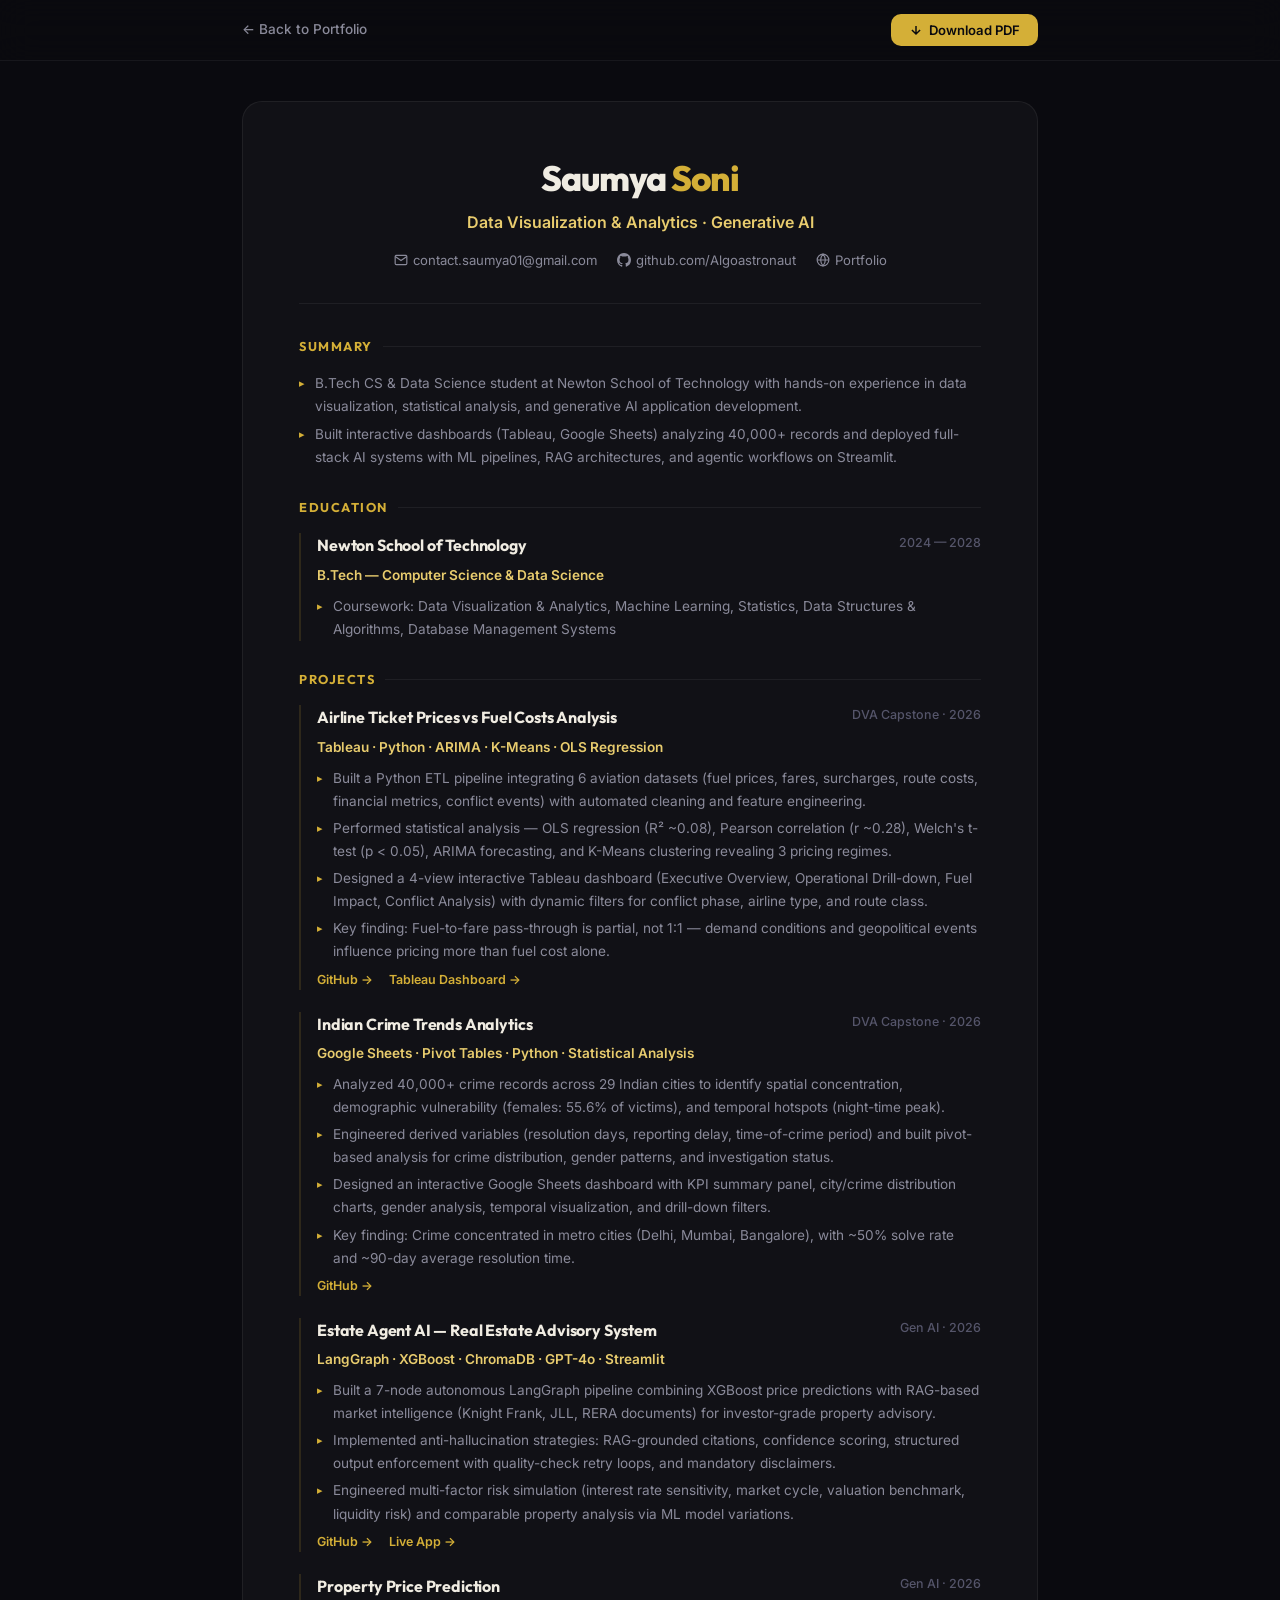
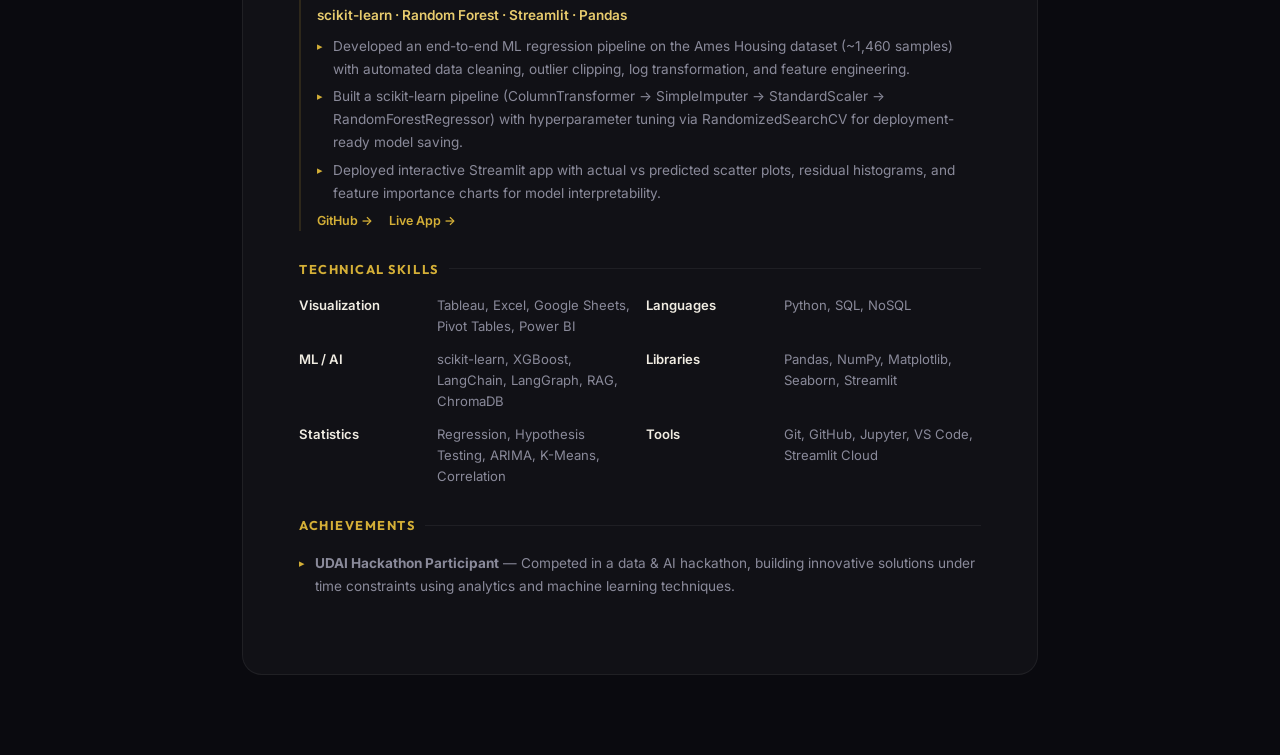
==== resume.html @ 25ee936b "feat: add resume page with download/print + resume link in portfolio nav" ====
<!DOCTYPE html>
<html lang="en">
<head>
  <meta charset="UTF-8" />
  <meta name="viewport" content="width=device-width, initial-scale=1.0" />
  <title>Saumya Soni — Resume</title>
  <meta name="description" content="Resume of Saumya Soni — Data Visualization & Analytics, Generative AI" />
  <link rel="preconnect" href="https://fonts.googleapis.com" />
  <link rel="preconnect" href="https://fonts.gstatic.com" crossorigin />
  <link href="https://fonts.googleapis.com/css2?family=Inter:wght@400;500;600;700&family=Outfit:wght@600;700;800&display=swap" rel="stylesheet" />
  <style>
    /* ===== RESUME-SPECIFIC STYLES ===== */
    :root {
      --bg: #0a0a0f;
      --bg-card: rgba(255,255,255,0.03);
      --border: rgba(255,255,255,0.06);
      --text: #f0ece2;
      --text-sec: #8a8a9a;
      --text-dim: #55556a;
      --accent: #d4af37;
      --accent-light: #e8cc6e;
    }

    *, *::before, *::after { margin:0; padding:0; box-sizing:border-box; }

    html { font-size:16px; scroll-behavior:smooth; }

    body {
      font-family: 'Inter', sans-serif;
      background: var(--bg);
      color: var(--text);
      line-height: 1.6;
      -webkit-font-smoothing: antialiased;
    }

    /* Top bar */
    .topbar {
      position: sticky;
      top: 0;
      z-index: 100;
      background: rgba(10,10,15,0.9);
      backdrop-filter: blur(16px);
      border-bottom: 1px solid var(--border);
      padding: 14px 0;
    }

    .topbar-inner {
      max-width: 860px;
      margin: 0 auto;
      padding: 0 32px;
      display: flex;
      justify-content: space-between;
      align-items: center;
    }

    .topbar a.back {
      color: var(--text-sec);
      text-decoration: none;
      font-size: 0.85rem;
      font-weight: 500;
      display: flex;
      align-items: center;
      gap: 6px;
      transition: color 0.2s;
    }

    .topbar a.back:hover { color: var(--accent); }

    .topbar-actions { display: flex; gap: 12px; }

    .btn-dl {
      display: inline-flex;
      align-items: center;
      gap: 6px;
      padding: 8px 18px;
      border-radius: 10px;
      font-size: 0.82rem;
      font-weight: 600;
      cursor: pointer;
      transition: all 0.3s;
      text-decoration: none;
      border: none;
      font-family: inherit;
    }

    .btn-dl.primary {
      background: var(--accent);
      color: var(--bg);
    }

    .btn-dl.primary:hover {
      background: var(--accent-light);
      transform: translateY(-1px);
      box-shadow: 0 4px 20px rgba(212,175,55,0.3);
    }

    .btn-dl.secondary {
      background: transparent;
      color: var(--text);
      border: 1px solid var(--border);
    }

    .btn-dl.secondary:hover {
      border-color: var(--accent);
      color: var(--accent);
    }

    /* Resume Container */
    .resume-wrap {
      max-width: 860px;
      margin: 40px auto 80px;
      padding: 0 32px;
    }

    .resume {
      background: var(--bg-card);
      border: 1px solid var(--border);
      border-radius: 20px;
      padding: 48px 56px;
    }

    /* Header */
    .res-header {
      text-align: center;
      padding-bottom: 32px;
      border-bottom: 1px solid var(--border);
      margin-bottom: 32px;
    }

    .res-header h1 {
      font-family: 'Outfit', sans-serif;
      font-size: 2.2rem;
      font-weight: 800;
      letter-spacing: -0.03em;
      margin-bottom: 4px;
    }

    .res-header h1 span { color: var(--accent); }

    .res-header .tagline {
      font-size: 1rem;
      color: var(--accent-light);
      font-weight: 600;
      margin-bottom: 14px;
    }

    .res-contact {
      display: flex;
      justify-content: center;
      flex-wrap: wrap;
      gap: 20px;
      font-size: 0.82rem;
      color: var(--text-sec);
    }

    .res-contact a {
      color: var(--text-sec);
      text-decoration: none;
      display: flex;
      align-items: center;
      gap: 5px;
      transition: color 0.2s;
    }

    .res-contact a:hover { color: var(--accent); }

    /* Sections */
    .res-section {
      margin-bottom: 28px;
    }

    .res-section-title {
      font-family: 'Outfit', sans-serif;
      font-size: 0.8rem;
      font-weight: 700;
      text-transform: uppercase;
      letter-spacing: 0.12em;
      color: var(--accent);
      margin-bottom: 16px;
      display: flex;
      align-items: center;
      gap: 10px;
    }

    .res-section-title::after {
      content: '';
      flex: 1;
      height: 1px;
      background: var(--border);
    }

    /* Project Entry */
    .res-entry {
      margin-bottom: 22px;
      padding-left: 16px;
      border-left: 2px solid rgba(212,175,55,0.15);
    }

    .res-entry:last-child { margin-bottom: 0; }

    .res-entry-header {
      display: flex;
      justify-content: space-between;
      align-items: flex-start;
      gap: 12px;
      margin-bottom: 6px;
    }

    .res-entry h3 {
      font-family: 'Outfit', sans-serif;
      font-size: 1rem;
      font-weight: 700;
      letter-spacing: -0.01em;
    }

    .res-entry .date {
      font-size: 0.78rem;
      color: var(--text-dim);
      white-space: nowrap;
      font-weight: 500;
    }

    .res-entry .subtitle {
      font-size: 0.85rem;
      color: var(--accent-light);
      font-weight: 600;
      margin-bottom: 8px;
    }

    .res-entry ul {
      list-style: none;
      padding: 0;
    }

    .res-entry ul li {
      font-size: 0.85rem;
      color: var(--text-sec);
      line-height: 1.7;
      padding-left: 16px;
      position: relative;
      margin-bottom: 4px;
    }

    .res-entry ul li::before {
      content: '▸';
      position: absolute;
      left: 0;
      color: var(--accent);
      font-size: 0.7rem;
      top: 2px;
    }

    /* Skills Grid */
    .skills-list {
      display: grid;
      grid-template-columns: 1fr 1fr;
      gap: 12px;
    }

    .skill-row {
      display: flex;
      gap: 8px;
      align-items: flex-start;
    }

    .skill-row .skill-label {
      font-size: 0.82rem;
      font-weight: 600;
      color: var(--text);
      min-width: 130px;
    }

    .skill-row .skill-value {
      font-size: 0.82rem;
      color: var(--text-sec);
      line-height: 1.6;
    }

    /* Links row */
    .res-links {
      display: flex;
      gap: 16px;
      margin-top: 6px;
    }

    .res-link {
      font-size: 0.78rem;
      font-weight: 600;
      color: var(--accent);
      text-decoration: none;
      display: flex;
      align-items: center;
      gap: 4px;
      transition: color 0.2s;
    }

    .res-link:hover { color: var(--accent-light); }

    /* Print Styles */
    @media print {
      body { background: #fff; color: #111; }
      .topbar { display: none; }
      .resume-wrap { margin: 0; padding: 0; }
      .resume {
        background: #fff;
        border: none;
        border-radius: 0;
        padding: 24px 32px;
        box-shadow: none;
      }
      .res-header h1 { color: #111; }
      .res-header h1 span { color: #b8941e; }
      .res-header .tagline { color: #b8941e; }
      .res-section-title { color: #b8941e; }
      .res-section-title::after { background: #ddd; }
      .res-entry { border-left-color: #ddd; }
      .res-entry h3 { color: #111; }
      .res-entry .subtitle { color: #b8941e; }
      .res-entry ul li { color: #333; }
      .res-entry ul li::before { color: #b8941e; }
      .res-entry .date { color: #777; }
      .res-contact a { color: #555; }
      .skill-row .skill-label { color: #111; }
      .skill-row .skill-value { color: #444; }
      .res-link { color: #b8941e; }
      :root { --border: #ddd; --text-dim: #999; }
    }

    @media (max-width: 640px) {
      .resume { padding: 32px 24px; }
      .res-entry-header { flex-direction: column; gap: 2px; }
      .skills-list { grid-template-columns: 1fr; }
      .res-contact { flex-direction: column; align-items: center; gap: 8px; }
    }
  </style>
</head>
<body>

<!-- Top Bar -->
<div class="topbar">
  <div class="topbar-inner">
    <a href="index.html" class="back">← Back to Portfolio</a>
    <div class="topbar-actions">
      <button class="btn-dl primary" onclick="window.print()">
        <svg width="14" height="14" fill="none" stroke="currentColor" stroke-width="2.5" viewBox="0 0 24 24"><path d="M12 5v14M5 12l7 7 7-7"/></svg>
        Download PDF
      </button>
    </div>
  </div>
</div>

<!-- Resume -->
<div class="resume-wrap">
  <div class="resume">

    <!-- Header -->
    <div class="res-header">
      <h1>Saumya <span>Soni</span></h1>
      <div class="tagline">Data Visualization & Analytics · Generative AI</div>
      <div class="res-contact">
        <a href="mailto:contact.saumya01@gmail.com">
          <svg width="14" height="14" viewBox="0 0 24 24" fill="none" stroke="currentColor" stroke-width="2"><path d="M4 4h16c1.1 0 2 .9 2 2v12c0 1.1-.9 2-2 2H4c-1.1 0-2-.9-2-2V6c0-1.1.9-2 2-2z"/><polyline points="22,6 12,13 2,6"/></svg>
          contact.saumya01@gmail.com
        </a>
        <a href="https://github.com/Algoastronaut" target="_blank">
          <svg width="14" height="14" viewBox="0 0 24 24" fill="currentColor"><path d="M12 0C5.37 0 0 5.37 0 12c0 5.31 3.435 9.795 8.205 11.385.6.105.825-.255.825-.57 0-.285-.015-1.23-.015-2.235-3.015.555-3.795-.735-4.035-1.41-.135-.345-.72-1.41-1.23-1.695-.42-.225-1.02-.78-.015-.795.945-.015 1.62.87 1.845 1.23 1.08 1.815 2.805 1.305 3.495.99.105-.78.42-1.305.765-1.605-2.67-.3-5.46-1.335-5.46-5.925 0-1.305.465-2.385 1.23-3.225-.12-.3-.54-1.53.12-3.18 0 0 1.005-.315 3.3 1.23.96-.27 1.98-.405 3-.405s2.04.135 3 .405c2.295-1.56 3.3-1.23 3.3-1.23.66 1.65.24 2.88.12 3.18.765.84 1.23 1.905 1.23 3.225 0 4.605-2.805 5.625-5.475 5.925.435.375.81 1.095.81 2.22 0 1.605-.015 2.895-.015 3.3 0 .315.225.69.825.57A12.02 12.02 0 0024 12c0-6.63-5.37-12-12-12z"/></svg>
          github.com/Algoastronaut
        </a>
        <a href="https://algoastronaut.github.io/DVA_Portfolio/" target="_blank">
          <svg width="14" height="14" viewBox="0 0 24 24" fill="none" stroke="currentColor" stroke-width="2"><circle cx="12" cy="12" r="10"/><path d="M2 12h20M12 2a15.3 15.3 0 014 10 15.3 15.3 0 01-4 10 15.3 15.3 0 01-4-10 15.3 15.3 0 014-10z"/></svg>
          Portfolio
        </a>
      </div>
    </div>

    <!-- Summary -->
    <div class="res-section">
      <div class="res-section-title">Summary</div>
      <div class="res-entry" style="border-left:none; padding-left:0;">
        <ul>
          <li>B.Tech CS & Data Science student at Newton School of Technology with hands-on experience in data visualization, statistical analysis, and generative AI application development.</li>
          <li>Built interactive dashboards (Tableau, Google Sheets) analyzing 40,000+ records and deployed full-stack AI systems with ML pipelines, RAG architectures, and agentic workflows on Streamlit.</li>
        </ul>
      </div>
    </div>

    <!-- Education -->
    <div class="res-section">
      <div class="res-section-title">Education</div>
      <div class="res-entry">
        <div class="res-entry-header">
          <h3>Newton School of Technology</h3>
          <span class="date">2024 — 2028</span>
        </div>
        <div class="subtitle">B.Tech — Computer Science & Data Science</div>
        <ul>
          <li>Coursework: Data Visualization & Analytics, Machine Learning, Statistics, Data Structures & Algorithms, Database Management Systems</li>
        </ul>
      </div>
    </div>

    <!-- Projects -->
    <div class="res-section">
      <div class="res-section-title">Projects</div>

      <div class="res-entry">
        <div class="res-entry-header">
          <h3>Airline Ticket Prices vs Fuel Costs Analysis</h3>
          <span class="date">DVA Capstone · 2026</span>
        </div>
        <div class="subtitle">Tableau · Python · ARIMA · K-Means · OLS Regression</div>
        <ul>
          <li>Built a Python ETL pipeline integrating 6 aviation datasets (fuel prices, fares, surcharges, route costs, financial metrics, conflict events) with automated cleaning and feature engineering.</li>
          <li>Performed statistical analysis — OLS regression (R² ~0.08), Pearson correlation (r ~0.28), Welch's t-test (p < 0.05), ARIMA forecasting, and K-Means clustering revealing 3 pricing regimes.</li>
          <li>Designed a 4-view interactive Tableau dashboard (Executive Overview, Operational Drill-down, Fuel Impact, Conflict Analysis) with dynamic filters for conflict phase, airline type, and route class.</li>
          <li>Key finding: Fuel-to-fare pass-through is partial, not 1:1 — demand conditions and geopolitical events influence pricing more than fuel cost alone.</li>
        </ul>
        <div class="res-links">
          <a href="https://github.com/Algoastronaut/C_G18_AirlineTicketPricesVsFuelCostsAnalysis" target="_blank" class="res-link">GitHub →</a>
          <a href="https://public.tableau.com/app/profile/syed.darain.qamar7769/viz/AirlinePricesAnalysis/ExecutiveOverview" target="_blank" class="res-link">Tableau Dashboard →</a>
        </div>
      </div>

      <div class="res-entry">
        <div class="res-entry-header">
          <h3>Indian Crime Trends Analytics</h3>
          <span class="date">DVA Capstone · 2026</span>
        </div>
        <div class="subtitle">Google Sheets · Pivot Tables · Python · Statistical Analysis</div>
        <ul>
          <li>Analyzed 40,000+ crime records across 29 Indian cities to identify spatial concentration, demographic vulnerability (females: 55.6% of victims), and temporal hotspots (night-time peak).</li>
          <li>Engineered derived variables (resolution days, reporting delay, time-of-crime period) and built pivot-based analysis for crime distribution, gender patterns, and investigation status.</li>
          <li>Designed an interactive Google Sheets dashboard with KPI summary panel, city/crime distribution charts, gender analysis, temporal visualization, and drill-down filters.</li>
          <li>Key finding: Crime concentrated in metro cities (Delhi, Mumbai, Bangalore), with ~50% solve rate and ~90-day average resolution time.</li>
        </ul>
        <div class="res-links">
          <a href="https://github.com/Algoastronaut/SectionC_Group4_CrimeTrends" target="_blank" class="res-link">GitHub →</a>
        </div>
      </div>

      <div class="res-entry">
        <div class="res-entry-header">
          <h3>Estate Agent AI — Real Estate Advisory System</h3>
          <span class="date">Gen AI · 2026</span>
        </div>
        <div class="subtitle">LangGraph · XGBoost · ChromaDB · GPT-4o · Streamlit</div>
        <ul>
          <li>Built a 7-node autonomous LangGraph pipeline combining XGBoost price predictions with RAG-based market intelligence (Knight Frank, JLL, RERA documents) for investor-grade property advisory.</li>
          <li>Implemented anti-hallucination strategies: RAG-grounded citations, confidence scoring, structured output enforcement with quality-check retry loops, and mandatory disclaimers.</li>
          <li>Engineered multi-factor risk simulation (interest rate sensitivity, market cycle, valuation benchmark, liquidity risk) and comparable property analysis via ML model variations.</li>
        </ul>
        <div class="res-links">
          <a href="https://github.com/Algoastronaut/Estate_Agent" target="_blank" class="res-link">GitHub →</a>
          <a href="https://estate-agent-ai.streamlit.app/" target="_blank" class="res-link">Live App →</a>
        </div>
      </div>

      <div class="res-entry">
        <div class="res-entry-header">
          <h3>Property Price Prediction</h3>
          <span class="date">Gen AI · 2026</span>
        </div>
        <div class="subtitle">scikit-learn · Random Forest · Streamlit · Pandas</div>
        <ul>
          <li>Developed an end-to-end ML regression pipeline on the Ames Housing dataset (~1,460 samples) with automated data cleaning, outlier clipping, log transformation, and feature engineering.</li>
          <li>Built a scikit-learn pipeline (ColumnTransformer → SimpleImputer → StandardScaler → RandomForestRegressor) with hyperparameter tuning via RandomizedSearchCV for deployment-ready model saving.</li>
          <li>Deployed interactive Streamlit app with actual vs predicted scatter plots, residual histograms, and feature importance charts for model interpretability.</li>
        </ul>
        <div class="res-links">
          <a href="https://github.com/Algoastronaut/Property_Price_Prediction" target="_blank" class="res-link">GitHub →</a>
          <a href="https://propertypriceprediction.streamlit.app/" target="_blank" class="res-link">Live App →</a>
        </div>
      </div>
    </div>

    <!-- Skills -->
    <div class="res-section">
      <div class="res-section-title">Technical Skills</div>
      <div class="skills-list">
        <div class="skill-row">
          <span class="skill-label">Visualization</span>
          <span class="skill-value">Tableau, Excel, Google Sheets, Pivot Tables, Power BI</span>
        </div>
        <div class="skill-row">
          <span class="skill-label">Languages</span>
          <span class="skill-value">Python, SQL, NoSQL</span>
        </div>
        <div class="skill-row">
          <span class="skill-label">ML / AI</span>
          <span class="skill-value">scikit-learn, XGBoost, LangChain, LangGraph, RAG, ChromaDB</span>
        </div>
        <div class="skill-row">
          <span class="skill-label">Libraries</span>
          <span class="skill-value">Pandas, NumPy, Matplotlib, Seaborn, Streamlit</span>
        </div>
        <div class="skill-row">
          <span class="skill-label">Statistics</span>
          <span class="skill-value">Regression, Hypothesis Testing, ARIMA, K-Means, Correlation</span>
        </div>
        <div class="skill-row">
          <span class="skill-label">Tools</span>
          <span class="skill-value">Git, GitHub, Jupyter, VS Code, Streamlit Cloud</span>
        </div>
      </div>
    </div>

    <!-- Achievements -->
    <div class="res-section">
      <div class="res-section-title">Achievements</div>
      <div class="res-entry" style="border-left:none; padding-left:0;">
        <ul>
          <li><strong>UDAI Hackathon Participant</strong> — Competed in a data & AI hackathon, building innovative solutions under time constraints using analytics and machine learning techniques.</li>
        </ul>
      </div>
    </div>

  </div>
</div>

</body>
</html>
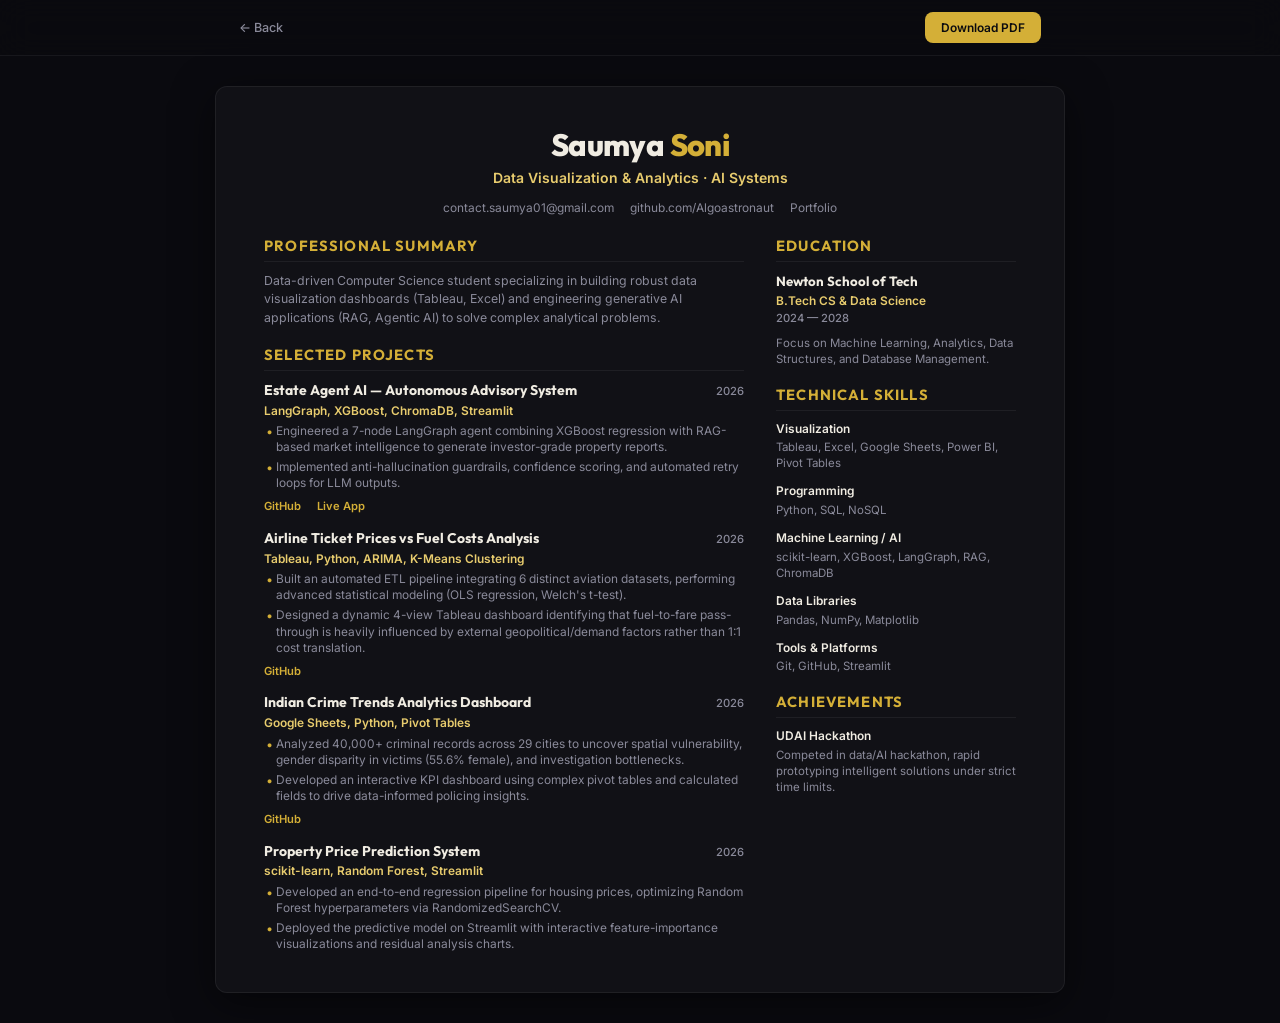
==== commit 8c5ee478: "refactor: optimize resume for single page A4 printing" ====
--- a/resume.html
+++ b/resume.html
@@ -9,7 +9,7 @@
   <link rel="preconnect" href="https://fonts.gstatic.com" crossorigin />
   <link href="https://fonts.googleapis.com/css2?family=Inter:wght@400;500;600;700&family=Outfit:wght@600;700;800&display=swap" rel="stylesheet" />
   <style>
-    /* ===== RESUME-SPECIFIC STYLES ===== */
+    /* ===== PREMIUM 1-PAGE RESUME STYLES ===== */
     :root {
       --bg: #0a0a0f;
       --bg-card: rgba(255,255,255,0.03);
@@ -23,498 +23,294 @@
 
     *, *::before, *::after { margin:0; padding:0; box-sizing:border-box; }
 
-    html { font-size:16px; scroll-behavior:smooth; }
+    html { font-size: 14px; } /* Base font smaller for compact fit */
 
     body {
       font-family: 'Inter', sans-serif;
       background: var(--bg);
       color: var(--text);
-      line-height: 1.6;
+      line-height: 1.4;
       -webkit-font-smoothing: antialiased;
     }
 
-    /* Top bar */
+    /* Top bar for Web View */
     .topbar {
-      position: sticky;
-      top: 0;
-      z-index: 100;
-      background: rgba(10,10,15,0.9);
-      backdrop-filter: blur(16px);
+      position: sticky; top: 0; z-index: 100;
+      background: rgba(10,10,15,0.9); backdrop-filter: blur(16px);
       border-bottom: 1px solid var(--border);
-      padding: 14px 0;
-    }
-
+      padding: 12px 0;
+    }
     .topbar-inner {
-      max-width: 860px;
-      margin: 0 auto;
-      padding: 0 32px;
-      display: flex;
-      justify-content: space-between;
-      align-items: center;
-    }
-
+      max-width: 850px; margin: 0 auto; padding: 0 24px;
+      display: flex; justify-content: space-between; align-items: center;
+    }
     .topbar a.back {
-      color: var(--text-sec);
-      text-decoration: none;
-      font-size: 0.85rem;
-      font-weight: 500;
-      display: flex;
-      align-items: center;
-      gap: 6px;
-      transition: color 0.2s;
-    }
-
+      color: var(--text-sec); text-decoration: none; font-size: 0.9rem; font-weight: 500; transition: color 0.2s;
+    }
     .topbar a.back:hover { color: var(--accent); }
-
-    .topbar-actions { display: flex; gap: 12px; }
-
     .btn-dl {
-      display: inline-flex;
-      align-items: center;
-      gap: 6px;
-      padding: 8px 18px;
-      border-radius: 10px;
-      font-size: 0.82rem;
-      font-weight: 600;
-      cursor: pointer;
-      transition: all 0.3s;
-      text-decoration: none;
-      border: none;
-      font-family: inherit;
-    }
-
-    .btn-dl.primary {
-      background: var(--accent);
-      color: var(--bg);
-    }
-
-    .btn-dl.primary:hover {
-      background: var(--accent-light);
-      transform: translateY(-1px);
-      box-shadow: 0 4px 20px rgba(212,175,55,0.3);
-    }
-
-    .btn-dl.secondary {
-      background: transparent;
-      color: var(--text);
-      border: 1px solid var(--border);
-    }
-
-    .btn-dl.secondary:hover {
-      border-color: var(--accent);
-      color: var(--accent);
-    }
-
-    /* Resume Container */
+      display: inline-flex; align-items: center; gap: 6px; padding: 8px 16px;
+      border-radius: 8px; font-size: 0.85rem; font-weight: 600; cursor: pointer;
+      background: var(--accent); color: var(--bg); border: none; font-family: inherit; transition: all 0.3s;
+    }
+    .btn-dl:hover { background: var(--accent-light); }
+
+    /* A4 Resume Container */
     .resume-wrap {
-      max-width: 860px;
-      margin: 40px auto 80px;
-      padding: 0 32px;
-    }
-
-    .resume {
+      max-width: 850px; /* A4 width proportion */
+      margin: 30px auto;
       background: var(--bg-card);
       border: 1px solid var(--border);
-      border-radius: 20px;
-      padding: 48px 56px;
+      border-radius: 12px;
+      padding: 36px 48px;
+      box-shadow: 0 10px 40px rgba(0,0,0,0.5);
     }
 
     /* Header */
-    .res-header {
-      text-align: center;
-      padding-bottom: 32px;
-      border-bottom: 1px solid var(--border);
-      margin-bottom: 32px;
-    }
-
+    .res-header { text-align: center; margin-bottom: 20px; }
     .res-header h1 {
-      font-family: 'Outfit', sans-serif;
-      font-size: 2.2rem;
-      font-weight: 800;
-      letter-spacing: -0.03em;
-      margin-bottom: 4px;
-    }
-
+      font-family: 'Outfit', sans-serif; font-size: 2.2rem; font-weight: 800; letter-spacing: -0.02em; margin-bottom: 2px;
+    }
     .res-header h1 span { color: var(--accent); }
-
-    .res-header .tagline {
-      font-size: 1rem;
-      color: var(--accent-light);
-      font-weight: 600;
-      margin-bottom: 14px;
-    }
-
+    .res-header .tagline { font-size: 1rem; color: var(--accent-light); font-weight: 600; margin-bottom: 12px; }
+    
     .res-contact {
-      display: flex;
-      justify-content: center;
-      flex-wrap: wrap;
-      gap: 20px;
-      font-size: 0.82rem;
-      color: var(--text-sec);
-    }
-
+      display: flex; justify-content: center; gap: 16px; font-size: 0.85rem;
+    }
     .res-contact a {
-      color: var(--text-sec);
-      text-decoration: none;
-      display: flex;
-      align-items: center;
-      gap: 5px;
-      transition: color 0.2s;
-    }
-
+      color: var(--text-sec); text-decoration: none; display: flex; align-items: center; gap: 4px; transition: color 0.2s;
+    }
     .res-contact a:hover { color: var(--accent); }
 
+    /* 2-Column Layout */
+    .res-body {
+      display: grid;
+      grid-template-columns: 2fr 1fr;
+      gap: 32px;
+    }
+
     /* Sections */
-    .res-section {
-      margin-bottom: 28px;
-    }
-
+    .res-section { margin-bottom: 18px; }
+    .res-section:last-child { margin-bottom: 0; }
+    
     .res-section-title {
-      font-family: 'Outfit', sans-serif;
-      font-size: 0.8rem;
-      font-weight: 700;
-      text-transform: uppercase;
-      letter-spacing: 0.12em;
-      color: var(--accent);
-      margin-bottom: 16px;
-      display: flex;
-      align-items: center;
-      gap: 10px;
-    }
-
-    .res-section-title::after {
-      content: '';
-      flex: 1;
-      height: 1px;
-      background: var(--border);
-    }
-
-    /* Project Entry */
-    .res-entry {
-      margin-bottom: 22px;
-      padding-left: 16px;
-      border-left: 2px solid rgba(212,175,55,0.15);
-    }
-
+      font-family: 'Outfit', sans-serif; font-size: 1.05rem; font-weight: 700;
+      color: var(--accent); text-transform: uppercase; letter-spacing: 0.08em;
+      border-bottom: 1px solid var(--border); padding-bottom: 4px; margin-bottom: 10px;
+    }
+
+    /* Entries */
+    .res-entry { margin-bottom: 14px; }
     .res-entry:last-child { margin-bottom: 0; }
-
-    .res-entry-header {
-      display: flex;
-      justify-content: space-between;
-      align-items: flex-start;
-      gap: 12px;
-      margin-bottom: 6px;
-    }
-
-    .res-entry h3 {
-      font-family: 'Outfit', sans-serif;
-      font-size: 1rem;
-      font-weight: 700;
-      letter-spacing: -0.01em;
-    }
-
-    .res-entry .date {
-      font-size: 0.78rem;
-      color: var(--text-dim);
-      white-space: nowrap;
-      font-weight: 500;
-    }
-
-    .res-entry .subtitle {
-      font-size: 0.85rem;
-      color: var(--accent-light);
-      font-weight: 600;
-      margin-bottom: 8px;
-    }
-
-    .res-entry ul {
-      list-style: none;
-      padding: 0;
-    }
-
+    
+    .res-entry-header { display: flex; justify-content: space-between; align-items: baseline; margin-bottom: 2px; }
+    .res-entry h3 { font-family: 'Outfit', sans-serif; font-size: 1rem; font-weight: 700; color: var(--text); }
+    .res-entry .date { font-size: 0.8rem; color: var(--text-sec); font-weight: 500; }
+    .res-entry .subtitle { font-size: 0.85rem; color: var(--accent-light); font-weight: 600; margin-bottom: 4px; }
+    
+    .res-entry ul { list-style: none; padding-left: 12px; }
     .res-entry ul li {
-      font-size: 0.85rem;
-      color: var(--text-sec);
-      line-height: 1.7;
-      padding-left: 16px;
-      position: relative;
-      margin-bottom: 4px;
-    }
-
+      font-size: 0.85rem; color: var(--text-sec); position: relative; margin-bottom: 4px; line-height: 1.35;
+    }
     .res-entry ul li::before {
-      content: '▸';
-      position: absolute;
-      left: 0;
-      color: var(--accent);
-      font-size: 0.7rem;
-      top: 2px;
-    }
-
-    /* Skills Grid */
-    .skills-list {
-      display: grid;
-      grid-template-columns: 1fr 1fr;
-      gap: 12px;
-    }
-
-    .skill-row {
-      display: flex;
-      gap: 8px;
-      align-items: flex-start;
-    }
-
-    .skill-row .skill-label {
-      font-size: 0.82rem;
-      font-weight: 600;
-      color: var(--text);
-      min-width: 130px;
-    }
-
-    .skill-row .skill-value {
-      font-size: 0.82rem;
-      color: var(--text-sec);
-      line-height: 1.6;
-    }
-
-    /* Links row */
-    .res-links {
-      display: flex;
-      gap: 16px;
-      margin-top: 6px;
-    }
-
-    .res-link {
-      font-size: 0.78rem;
-      font-weight: 600;
-      color: var(--accent);
-      text-decoration: none;
-      display: flex;
-      align-items: center;
-      gap: 4px;
-      transition: color 0.2s;
-    }
-
-    .res-link:hover { color: var(--accent-light); }
-
-    /* Print Styles */
+      content: '•'; position: absolute; left: -10px; color: var(--accent); font-size: 0.9rem;
+    }
+
+    /* Skills (Right Column) */
+    .skill-group { margin-bottom: 12px; }
+    .skill-group h4 { font-size: 0.85rem; color: var(--text); font-weight: 600; margin-bottom: 2px; }
+    .skill-group p { font-size: 0.82rem; color: var(--text-sec); line-height: 1.4; }
+
+    /* Links */
+    .res-links { margin-top: 4px; }
+    .res-links a {
+      font-size: 0.8rem; color: var(--accent); text-decoration: none; font-weight: 600; margin-right: 12px;
+    }
+
+    /* Print Optimization - Strictly 1 Page */
+    @page { size: A4 portrait; margin: 12mm 15mm; }
+    
     @media print {
-      body { background: #fff; color: #111; }
+      body { background: #fff; color: #111; font-size: 11pt; }
       .topbar { display: none; }
-      .resume-wrap { margin: 0; padding: 0; }
-      .resume {
-        background: #fff;
-        border: none;
-        border-radius: 0;
-        padding: 24px 32px;
-        box-shadow: none;
+      .resume-wrap {
+        margin: 0; padding: 0; border: none; box-shadow: none; background: transparent; width: 100%; max-width: none;
       }
       .res-header h1 { color: #111; }
-      .res-header h1 span { color: #b8941e; }
-      .res-header .tagline { color: #b8941e; }
-      .res-section-title { color: #b8941e; }
-      .res-section-title::after { background: #ddd; }
-      .res-entry { border-left-color: #ddd; }
+      .res-header h1 span { color: #222; }
+      .res-header .tagline { color: #444; }
+      .res-contact a { color: #555; }
+      .res-section-title { color: #111; border-bottom: 1px solid #ccc; }
       .res-entry h3 { color: #111; }
-      .res-entry .subtitle { color: #b8941e; }
-      .res-entry ul li { color: #333; }
-      .res-entry ul li::before { color: #b8941e; }
-      .res-entry .date { color: #777; }
-      .res-contact a { color: #555; }
-      .skill-row .skill-label { color: #111; }
-      .skill-row .skill-value { color: #444; }
-      .res-link { color: #b8941e; }
-      :root { --border: #ddd; --text-dim: #999; }
-    }
-
-    @media (max-width: 640px) {
-      .resume { padding: 32px 24px; }
-      .res-entry-header { flex-direction: column; gap: 2px; }
-      .skills-list { grid-template-columns: 1fr; }
-      .res-contact { flex-direction: column; align-items: center; gap: 8px; }
+      .res-entry .subtitle { color: #333; font-weight: 700; }
+      .res-entry ul li { color: #444; }
+      .res-entry ul li::before { color: #666; }
+      .skill-group h4 { color: #222; }
+      .skill-group p { color: #555; }
+      .res-links a { color: #333; text-decoration: underline; }
+      :root { --border: #eee; --text-sec: #555; --text: #111; --accent: #111; --accent-light: #333; }
+      /* Tighten spacing for print */
+      .res-body { gap: 24px; }
+      .res-header { margin-bottom: 16px; }
+      .res-section { margin-bottom: 14px; }
+      .res-entry { margin-bottom: 12px; }
+      .res-entry ul li { margin-bottom: 3px; line-height: 1.3; }
+    }
+
+    @media (max-width: 768px) {
+      .res-body { grid-template-columns: 1fr; }
+      .resume-wrap { padding: 24px; margin: 16px; }
     }
   </style>
 </head>
 <body>
 
-<!-- Top Bar -->
 <div class="topbar">
   <div class="topbar-inner">
-    <a href="index.html" class="back">← Back to Portfolio</a>
-    <div class="topbar-actions">
-      <button class="btn-dl primary" onclick="window.print()">
-        <svg width="14" height="14" fill="none" stroke="currentColor" stroke-width="2.5" viewBox="0 0 24 24"><path d="M12 5v14M5 12l7 7 7-7"/></svg>
-        Download PDF
-      </button>
+    <a href="index.html" class="back">← Back</a>
+    <button class="btn-dl" onclick="window.print()">Download PDF</button>
+  </div>
+</div>
+
+<div class="resume-wrap">
+  
+  <div class="res-header">
+    <h1>Saumya <span>Soni</span></h1>
+    <div class="tagline">Data Visualization & Analytics · AI Systems</div>
+    <div class="res-contact">
+      <a href="mailto:contact.saumya01@gmail.com">contact.saumya01@gmail.com</a>
+      <a href="https://github.com/Algoastronaut" target="_blank">github.com/Algoastronaut</a>
+      <a href="https://algoastronaut.github.io/DVA_Portfolio/" target="_blank">Portfolio</a>
     </div>
   </div>
-</div>
-
-<!-- Resume -->
-<div class="resume-wrap">
-  <div class="resume">
-
-    <!-- Header -->
-    <div class="res-header">
-      <h1>Saumya <span>Soni</span></h1>
-      <div class="tagline">Data Visualization & Analytics · Generative AI</div>
-      <div class="res-contact">
-        <a href="mailto:contact.saumya01@gmail.com">
-          <svg width="14" height="14" viewBox="0 0 24 24" fill="none" stroke="currentColor" stroke-width="2"><path d="M4 4h16c1.1 0 2 .9 2 2v12c0 1.1-.9 2-2 2H4c-1.1 0-2-.9-2-2V6c0-1.1.9-2 2-2z"/><polyline points="22,6 12,13 2,6"/></svg>
-          contact.saumya01@gmail.com
-        </a>
-        <a href="https://github.com/Algoastronaut" target="_blank">
-          <svg width="14" height="14" viewBox="0 0 24 24" fill="currentColor"><path d="M12 0C5.37 0 0 5.37 0 12c0 5.31 3.435 9.795 8.205 11.385.6.105.825-.255.825-.57 0-.285-.015-1.23-.015-2.235-3.015.555-3.795-.735-4.035-1.41-.135-.345-.72-1.41-1.23-1.695-.42-.225-1.02-.78-.015-.795.945-.015 1.62.87 1.845 1.23 1.08 1.815 2.805 1.305 3.495.99.105-.78.42-1.305.765-1.605-2.67-.3-5.46-1.335-5.46-5.925 0-1.305.465-2.385 1.23-3.225-.12-.3-.54-1.53.12-3.18 0 0 1.005-.315 3.3 1.23.96-.27 1.98-.405 3-.405s2.04.135 3 .405c2.295-1.56 3.3-1.23 3.3-1.23.66 1.65.24 2.88.12 3.18.765.84 1.23 1.905 1.23 3.225 0 4.605-2.805 5.625-5.475 5.925.435.375.81 1.095.81 2.22 0 1.605-.015 2.895-.015 3.3 0 .315.225.69.825.57A12.02 12.02 0 0024 12c0-6.63-5.37-12-12-12z"/></svg>
-          github.com/Algoastronaut
-        </a>
-        <a href="https://algoastronaut.github.io/DVA_Portfolio/" target="_blank">
-          <svg width="14" height="14" viewBox="0 0 24 24" fill="none" stroke="currentColor" stroke-width="2"><circle cx="12" cy="12" r="10"/><path d="M2 12h20M12 2a15.3 15.3 0 014 10 15.3 15.3 0 01-4 10 15.3 15.3 0 01-4-10 15.3 15.3 0 014-10z"/></svg>
-          Portfolio
-        </a>
-      </div>
+
+  <div class="res-body">
+    <!-- Left Column (Main Content) -->
+    <div class="res-main">
+      
+      <div class="res-section">
+        <div class="res-section-title">Professional Summary</div>
+        <p style="font-size:0.88rem; color:var(--text-sec); line-height:1.5;">
+          Data-driven Computer Science student specializing in building robust data visualization dashboards (Tableau, Excel) and engineering generative AI applications (RAG, Agentic AI) to solve complex analytical problems.
+        </p>
+      </div>
+
+      <div class="res-section">
+        <div class="res-section-title">Selected Projects</div>
+        
+        <div class="res-entry">
+          <div class="res-entry-header">
+            <h3>Estate Agent AI — Autonomous Advisory System</h3>
+            <span class="date">2026</span>
+          </div>
+          <div class="subtitle">LangGraph, XGBoost, ChromaDB, Streamlit</div>
+          <ul>
+            <li>Engineered a 7-node LangGraph agent combining XGBoost regression with RAG-based market intelligence to generate investor-grade property reports.</li>
+            <li>Implemented anti-hallucination guardrails, confidence scoring, and automated retry loops for LLM outputs.</li>
+          </ul>
+          <div class="res-links">
+            <a href="https://github.com/Algoastronaut/Estate_Agent">GitHub</a>
+            <a href="https://estate-agent-ai.streamlit.app/">Live App</a>
+          </div>
+        </div>
+
+        <div class="res-entry">
+          <div class="res-entry-header">
+            <h3>Airline Ticket Prices vs Fuel Costs Analysis</h3>
+            <span class="date">2026</span>
+          </div>
+          <div class="subtitle">Tableau, Python, ARIMA, K-Means Clustering</div>
+          <ul>
+            <li>Built an automated ETL pipeline integrating 6 distinct aviation datasets, performing advanced statistical modeling (OLS regression, Welch's t-test).</li>
+            <li>Designed a dynamic 4-view Tableau dashboard identifying that fuel-to-fare pass-through is heavily influenced by external geopolitical/demand factors rather than 1:1 cost translation.</li>
+          </ul>
+          <div class="res-links">
+            <a href="https://github.com/Algoastronaut/C_G18_AirlineTicketPricesVsFuelCostsAnalysis">GitHub</a>
+          </div>
+        </div>
+
+        <div class="res-entry">
+          <div class="res-entry-header">
+            <h3>Indian Crime Trends Analytics Dashboard</h3>
+            <span class="date">2026</span>
+          </div>
+          <div class="subtitle">Google Sheets, Python, Pivot Tables</div>
+          <ul>
+            <li>Analyzed 40,000+ criminal records across 29 cities to uncover spatial vulnerability, gender disparity in victims (55.6% female), and investigation bottlenecks.</li>
+            <li>Developed an interactive KPI dashboard using complex pivot tables and calculated fields to drive data-informed policing insights.</li>
+          </ul>
+          <div class="res-links">
+            <a href="https://github.com/Algoastronaut/SectionC_Group4_CrimeTrends">GitHub</a>
+          </div>
+        </div>
+
+        <div class="res-entry">
+          <div class="res-entry-header">
+            <h3>Property Price Prediction System</h3>
+            <span class="date">2026</span>
+          </div>
+          <div class="subtitle">scikit-learn, Random Forest, Streamlit</div>
+          <ul>
+            <li>Developed an end-to-end regression pipeline for housing prices, optimizing Random Forest hyperparameters via RandomizedSearchCV.</li>
+            <li>Deployed the predictive model on Streamlit with interactive feature-importance visualizations and residual analysis charts.</li>
+          </ul>
+        </div>
+      </div>
+
     </div>
 
-    <!-- Summary -->
-    <div class="res-section">
-      <div class="res-section-title">Summary</div>
-      <div class="res-entry" style="border-left:none; padding-left:0;">
-        <ul>
-          <li>B.Tech CS & Data Science student at Newton School of Technology with hands-on experience in data visualization, statistical analysis, and generative AI application development.</li>
-          <li>Built interactive dashboards (Tableau, Google Sheets) analyzing 40,000+ records and deployed full-stack AI systems with ML pipelines, RAG architectures, and agentic workflows on Streamlit.</li>
-        </ul>
-      </div>
+    <!-- Right Column (Sidebar) -->
+    <div class="res-side">
+      
+      <div class="res-section">
+        <div class="res-section-title">Education</div>
+        <div class="res-entry">
+          <div class="res-entry-header">
+            <h3 style="font-size:0.95rem;">Newton School of Tech</h3>
+          </div>
+          <div class="subtitle" style="margin-bottom:2px;">B.Tech CS & Data Science</div>
+          <div class="date" style="margin-bottom:8px;">2024 — 2028</div>
+          <p style="font-size:0.82rem; color:var(--text-sec); line-height:1.4;">
+            Focus on Machine Learning, Analytics, Data Structures, and Database Management.
+          </p>
+        </div>
+      </div>
+
+      <div class="res-section">
+        <div class="res-section-title">Technical Skills</div>
+        <div class="skill-group">
+          <h4>Visualization</h4>
+          <p>Tableau, Excel, Google Sheets, Power BI, Pivot Tables</p>
+        </div>
+        <div class="skill-group">
+          <h4>Programming</h4>
+          <p>Python, SQL, NoSQL</p>
+        </div>
+        <div class="skill-group">
+          <h4>Machine Learning / AI</h4>
+          <p>scikit-learn, XGBoost, LangGraph, RAG, ChromaDB</p>
+        </div>
+        <div class="skill-group">
+          <h4>Data Libraries</h4>
+          <p>Pandas, NumPy, Matplotlib</p>
+        </div>
+        <div class="skill-group">
+          <h4>Tools & Platforms</h4>
+          <p>Git, GitHub, Streamlit</p>
+        </div>
+      </div>
+
+      <div class="res-section">
+        <div class="res-section-title">Achievements</div>
+        <div class="skill-group">
+          <h4>UDAI Hackathon</h4>
+          <p>Competed in data/AI hackathon, rapid prototyping intelligent solutions under strict time limits.</p>
+        </div>
+      </div>
+
     </div>
-
-    <!-- Education -->
-    <div class="res-section">
-      <div class="res-section-title">Education</div>
-      <div class="res-entry">
-        <div class="res-entry-header">
-          <h3>Newton School of Technology</h3>
-          <span class="date">2024 — 2028</span>
-        </div>
-        <div class="subtitle">B.Tech — Computer Science & Data Science</div>
-        <ul>
-          <li>Coursework: Data Visualization & Analytics, Machine Learning, Statistics, Data Structures & Algorithms, Database Management Systems</li>
-        </ul>
-      </div>
-    </div>
-
-    <!-- Projects -->
-    <div class="res-section">
-      <div class="res-section-title">Projects</div>
-
-      <div class="res-entry">
-        <div class="res-entry-header">
-          <h3>Airline Ticket Prices vs Fuel Costs Analysis</h3>
-          <span class="date">DVA Capstone · 2026</span>
-        </div>
-        <div class="subtitle">Tableau · Python · ARIMA · K-Means · OLS Regression</div>
-        <ul>
-          <li>Built a Python ETL pipeline integrating 6 aviation datasets (fuel prices, fares, surcharges, route costs, financial metrics, conflict events) with automated cleaning and feature engineering.</li>
-          <li>Performed statistical analysis — OLS regression (R² ~0.08), Pearson correlation (r ~0.28), Welch's t-test (p < 0.05), ARIMA forecasting, and K-Means clustering revealing 3 pricing regimes.</li>
-          <li>Designed a 4-view interactive Tableau dashboard (Executive Overview, Operational Drill-down, Fuel Impact, Conflict Analysis) with dynamic filters for conflict phase, airline type, and route class.</li>
-          <li>Key finding: Fuel-to-fare pass-through is partial, not 1:1 — demand conditions and geopolitical events influence pricing more than fuel cost alone.</li>
-        </ul>
-        <div class="res-links">
-          <a href="https://github.com/Algoastronaut/C_G18_AirlineTicketPricesVsFuelCostsAnalysis" target="_blank" class="res-link">GitHub →</a>
-          <a href="https://public.tableau.com/app/profile/syed.darain.qamar7769/viz/AirlinePricesAnalysis/ExecutiveOverview" target="_blank" class="res-link">Tableau Dashboard →</a>
-        </div>
-      </div>
-
-      <div class="res-entry">
-        <div class="res-entry-header">
-          <h3>Indian Crime Trends Analytics</h3>
-          <span class="date">DVA Capstone · 2026</span>
-        </div>
-        <div class="subtitle">Google Sheets · Pivot Tables · Python · Statistical Analysis</div>
-        <ul>
-          <li>Analyzed 40,000+ crime records across 29 Indian cities to identify spatial concentration, demographic vulnerability (females: 55.6% of victims), and temporal hotspots (night-time peak).</li>
-          <li>Engineered derived variables (resolution days, reporting delay, time-of-crime period) and built pivot-based analysis for crime distribution, gender patterns, and investigation status.</li>
-          <li>Designed an interactive Google Sheets dashboard with KPI summary panel, city/crime distribution charts, gender analysis, temporal visualization, and drill-down filters.</li>
-          <li>Key finding: Crime concentrated in metro cities (Delhi, Mumbai, Bangalore), with ~50% solve rate and ~90-day average resolution time.</li>
-        </ul>
-        <div class="res-links">
-          <a href="https://github.com/Algoastronaut/SectionC_Group4_CrimeTrends" target="_blank" class="res-link">GitHub →</a>
-        </div>
-      </div>
-
-      <div class="res-entry">
-        <div class="res-entry-header">
-          <h3>Estate Agent AI — Real Estate Advisory System</h3>
-          <span class="date">Gen AI · 2026</span>
-        </div>
-        <div class="subtitle">LangGraph · XGBoost · ChromaDB · GPT-4o · Streamlit</div>
-        <ul>
-          <li>Built a 7-node autonomous LangGraph pipeline combining XGBoost price predictions with RAG-based market intelligence (Knight Frank, JLL, RERA documents) for investor-grade property advisory.</li>
-          <li>Implemented anti-hallucination strategies: RAG-grounded citations, confidence scoring, structured output enforcement with quality-check retry loops, and mandatory disclaimers.</li>
-          <li>Engineered multi-factor risk simulation (interest rate sensitivity, market cycle, valuation benchmark, liquidity risk) and comparable property analysis via ML model variations.</li>
-        </ul>
-        <div class="res-links">
-          <a href="https://github.com/Algoastronaut/Estate_Agent" target="_blank" class="res-link">GitHub →</a>
-          <a href="https://estate-agent-ai.streamlit.app/" target="_blank" class="res-link">Live App →</a>
-        </div>
-      </div>
-
-      <div class="res-entry">
-        <div class="res-entry-header">
-          <h3>Property Price Prediction</h3>
-          <span class="date">Gen AI · 2026</span>
-        </div>
-        <div class="subtitle">scikit-learn · Random Forest · Streamlit · Pandas</div>
-        <ul>
-          <li>Developed an end-to-end ML regression pipeline on the Ames Housing dataset (~1,460 samples) with automated data cleaning, outlier clipping, log transformation, and feature engineering.</li>
-          <li>Built a scikit-learn pipeline (ColumnTransformer → SimpleImputer → StandardScaler → RandomForestRegressor) with hyperparameter tuning via RandomizedSearchCV for deployment-ready model saving.</li>
-          <li>Deployed interactive Streamlit app with actual vs predicted scatter plots, residual histograms, and feature importance charts for model interpretability.</li>
-        </ul>
-        <div class="res-links">
-          <a href="https://github.com/Algoastronaut/Property_Price_Prediction" target="_blank" class="res-link">GitHub →</a>
-          <a href="https://propertypriceprediction.streamlit.app/" target="_blank" class="res-link">Live App →</a>
-        </div>
-      </div>
-    </div>
-
-    <!-- Skills -->
-    <div class="res-section">
-      <div class="res-section-title">Technical Skills</div>
-      <div class="skills-list">
-        <div class="skill-row">
-          <span class="skill-label">Visualization</span>
-          <span class="skill-value">Tableau, Excel, Google Sheets, Pivot Tables, Power BI</span>
-        </div>
-        <div class="skill-row">
-          <span class="skill-label">Languages</span>
-          <span class="skill-value">Python, SQL, NoSQL</span>
-        </div>
-        <div class="skill-row">
-          <span class="skill-label">ML / AI</span>
-          <span class="skill-value">scikit-learn, XGBoost, LangChain, LangGraph, RAG, ChromaDB</span>
-        </div>
-        <div class="skill-row">
-          <span class="skill-label">Libraries</span>
-          <span class="skill-value">Pandas, NumPy, Matplotlib, Seaborn, Streamlit</span>
-        </div>
-        <div class="skill-row">
-          <span class="skill-label">Statistics</span>
-          <span class="skill-value">Regression, Hypothesis Testing, ARIMA, K-Means, Correlation</span>
-        </div>
-        <div class="skill-row">
-          <span class="skill-label">Tools</span>
-          <span class="skill-value">Git, GitHub, Jupyter, VS Code, Streamlit Cloud</span>
-        </div>
-      </div>
-    </div>
-
-    <!-- Achievements -->
-    <div class="res-section">
-      <div class="res-section-title">Achievements</div>
-      <div class="res-entry" style="border-left:none; padding-left:0;">
-        <ul>
-          <li><strong>UDAI Hackathon Participant</strong> — Competed in a data & AI hackathon, building innovative solutions under time constraints using analytics and machine learning techniques.</li>
-        </ul>
-      </div>
-    </div>
-
   </div>
+
 </div>
 
 </body>
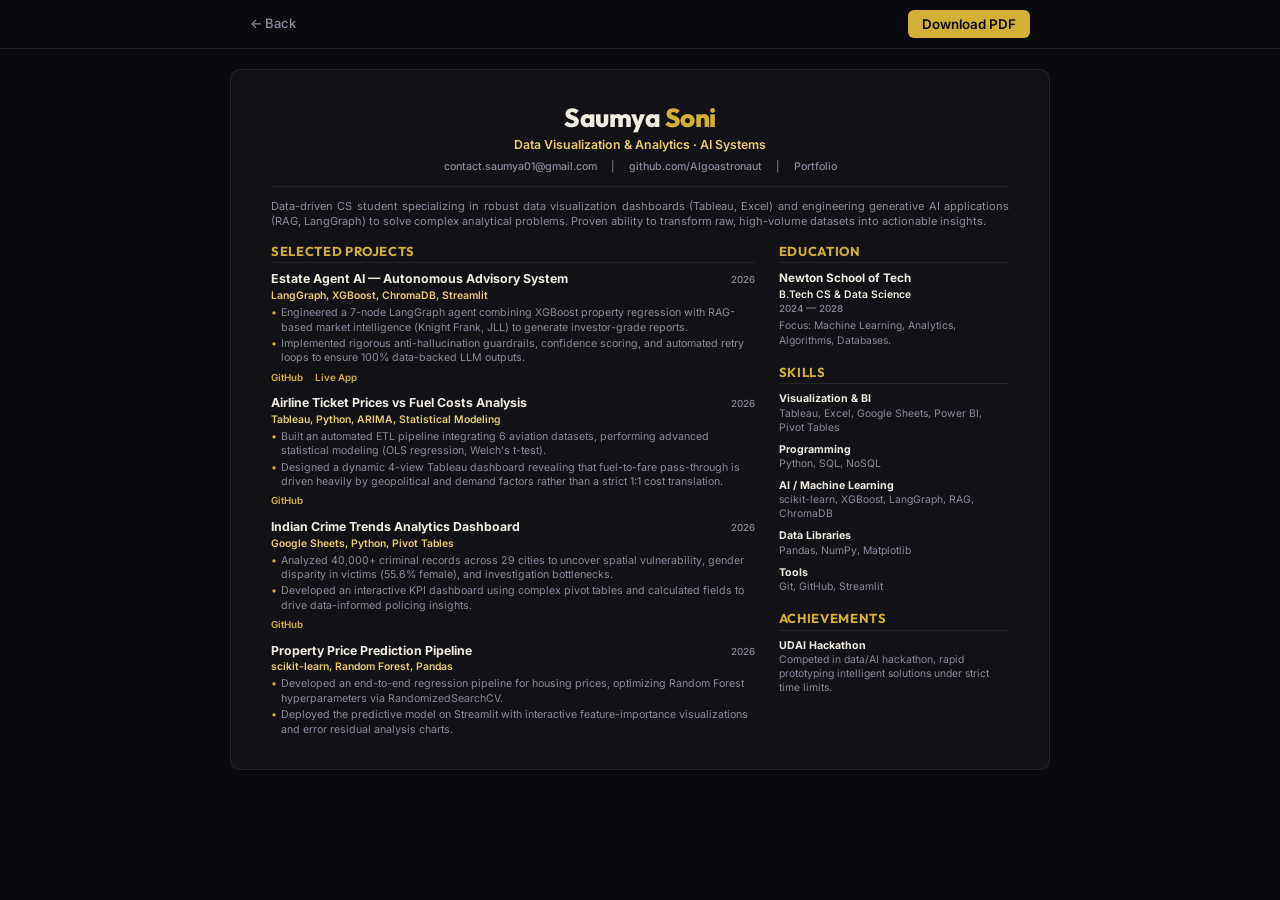
==== commit 78a1b974: "refactor: ultra-compact 1-page resume for printing" ====
--- a/resume.html
+++ b/resume.html
@@ -4,162 +4,130 @@
   <meta charset="UTF-8" />
   <meta name="viewport" content="width=device-width, initial-scale=1.0" />
   <title>Saumya Soni — Resume</title>
-  <meta name="description" content="Resume of Saumya Soni — Data Visualization & Analytics, Generative AI" />
   <link rel="preconnect" href="https://fonts.googleapis.com" />
   <link rel="preconnect" href="https://fonts.gstatic.com" crossorigin />
   <link href="https://fonts.googleapis.com/css2?family=Inter:wght@400;500;600;700&family=Outfit:wght@600;700;800&display=swap" rel="stylesheet" />
   <style>
-    /* ===== PREMIUM 1-PAGE RESUME STYLES ===== */
+    /* ===== PREMIUM ULTRA-COMPACT RESUME ===== */
     :root {
       --bg: #0a0a0f;
       --bg-card: rgba(255,255,255,0.03);
-      --border: rgba(255,255,255,0.06);
+      --border: rgba(255,255,255,0.08);
       --text: #f0ece2;
       --text-sec: #8a8a9a;
-      --text-dim: #55556a;
       --accent: #d4af37;
       --accent-light: #e8cc6e;
     }
 
-    *, *::before, *::after { margin:0; padding:0; box-sizing:border-box; }
-
-    html { font-size: 14px; } /* Base font smaller for compact fit */
+    *, *::before, *::after { margin: 0; padding: 0; box-sizing: border-box; }
+
+    html { font-size: 13px; }
 
     body {
       font-family: 'Inter', sans-serif;
       background: var(--bg);
       color: var(--text);
-      line-height: 1.4;
+      line-height: 1.35;
       -webkit-font-smoothing: antialiased;
     }
 
-    /* Top bar for Web View */
     .topbar {
       position: sticky; top: 0; z-index: 100;
-      background: rgba(10,10,15,0.9); backdrop-filter: blur(16px);
-      border-bottom: 1px solid var(--border);
-      padding: 12px 0;
+      background: rgba(10,10,15,0.9); border-bottom: 1px solid var(--border);
+      padding: 10px 0;
     }
     .topbar-inner {
-      max-width: 850px; margin: 0 auto; padding: 0 24px;
+      max-width: 820px; margin: 0 auto; padding: 0 20px;
       display: flex; justify-content: space-between; align-items: center;
     }
-    .topbar a.back {
-      color: var(--text-sec); text-decoration: none; font-size: 0.9rem; font-weight: 500; transition: color 0.2s;
-    }
-    .topbar a.back:hover { color: var(--accent); }
-    .btn-dl {
-      display: inline-flex; align-items: center; gap: 6px; padding: 8px 16px;
-      border-radius: 8px; font-size: 0.85rem; font-weight: 600; cursor: pointer;
-      background: var(--accent); color: var(--bg); border: none; font-family: inherit; transition: all 0.3s;
-    }
-    .btn-dl:hover { background: var(--accent-light); }
-
-    /* A4 Resume Container */
+    .topbar a { color: var(--text-sec); text-decoration: none; font-weight: 500; }
+    .topbar button {
+      background: var(--accent); color: var(--bg); border: none; padding: 6px 14px;
+      border-radius: 6px; font-weight: 600; cursor: pointer; font-family: inherit;
+    }
+
+    /* Container */
     .resume-wrap {
-      max-width: 850px; /* A4 width proportion */
-      margin: 30px auto;
-      background: var(--bg-card);
-      border: 1px solid var(--border);
-      border-radius: 12px;
-      padding: 36px 48px;
-      box-shadow: 0 10px 40px rgba(0,0,0,0.5);
+      max-width: 820px; margin: 20px auto;
+      background: var(--bg-card); border: 1px solid var(--border);
+      padding: 30px 40px; border-radius: 10px;
     }
 
     /* Header */
-    .res-header { text-align: center; margin-bottom: 20px; }
-    .res-header h1 {
-      font-family: 'Outfit', sans-serif; font-size: 2.2rem; font-weight: 800; letter-spacing: -0.02em; margin-bottom: 2px;
-    }
-    .res-header h1 span { color: var(--accent); }
-    .res-header .tagline { font-size: 1rem; color: var(--accent-light); font-weight: 600; margin-bottom: 12px; }
+    .r-header { text-align: center; margin-bottom: 12px; border-bottom: 1px solid var(--border); padding-bottom: 12px; }
+    .r-header h1 { font-family: 'Outfit', sans-serif; font-size: 2rem; font-weight: 800; letter-spacing: -0.02em; margin-bottom: 2px; }
+    .r-header h1 span { color: var(--accent); }
+    .r-header .subtitle { font-size: 0.95rem; font-weight: 600; color: var(--accent-light); margin-bottom: 6px; }
     
-    .res-contact {
-      display: flex; justify-content: center; gap: 16px; font-size: 0.85rem;
-    }
-    .res-contact a {
-      color: var(--text-sec); text-decoration: none; display: flex; align-items: center; gap: 4px; transition: color 0.2s;
-    }
-    .res-contact a:hover { color: var(--accent); }
-
-    /* 2-Column Layout */
-    .res-body {
-      display: grid;
-      grid-template-columns: 2fr 1fr;
-      gap: 32px;
-    }
+    .r-contact { display: flex; justify-content: center; gap: 14px; font-size: 0.82rem; color: var(--text-sec); }
+    .r-contact a { color: inherit; text-decoration: none; font-weight: 500; }
+
+    /* Summary */
+    .r-summary { font-size: 0.85rem; color: var(--text-sec); text-align: justify; margin-bottom: 14px; }
+
+    /* Layout */
+    .r-grid { display: grid; grid-template-columns: 2.1fr 1fr; gap: 24px; }
 
     /* Sections */
-    .res-section { margin-bottom: 18px; }
-    .res-section:last-child { margin-bottom: 0; }
+    .sec-title {
+      font-family: 'Outfit', sans-serif; font-size: 1rem; font-weight: 700;
+      color: var(--accent); text-transform: uppercase; letter-spacing: 0.05em;
+      border-bottom: 1px solid var(--border); padding-bottom: 2px; margin-bottom: 8px;
+    }
+
+    /* Entries */
+    .entry { margin-bottom: 10px; }
+    .entry:last-child { margin-bottom: 0; }
+    .entry-hdr { display: flex; justify-content: space-between; align-items: baseline; }
+    .entry h3 { font-size: 0.95rem; font-weight: 700; color: var(--text); }
+    .entry .date { font-size: 0.75rem; color: var(--text-sec); font-weight: 500; }
+    .entry .tech { font-size: 0.8rem; color: var(--accent-light); font-weight: 600; margin: 1px 0 3px; }
     
-    .res-section-title {
-      font-family: 'Outfit', sans-serif; font-size: 1.05rem; font-weight: 700;
-      color: var(--accent); text-transform: uppercase; letter-spacing: 0.08em;
-      border-bottom: 1px solid var(--border); padding-bottom: 4px; margin-bottom: 10px;
-    }
-
-    /* Entries */
-    .res-entry { margin-bottom: 14px; }
-    .res-entry:last-child { margin-bottom: 0; }
-    
-    .res-entry-header { display: flex; justify-content: space-between; align-items: baseline; margin-bottom: 2px; }
-    .res-entry h3 { font-family: 'Outfit', sans-serif; font-size: 1rem; font-weight: 700; color: var(--text); }
-    .res-entry .date { font-size: 0.8rem; color: var(--text-sec); font-weight: 500; }
-    .res-entry .subtitle { font-size: 0.85rem; color: var(--accent-light); font-weight: 600; margin-bottom: 4px; }
-    
-    .res-entry ul { list-style: none; padding-left: 12px; }
-    .res-entry ul li {
-      font-size: 0.85rem; color: var(--text-sec); position: relative; margin-bottom: 4px; line-height: 1.35;
-    }
-    .res-entry ul li::before {
-      content: '•'; position: absolute; left: -10px; color: var(--accent); font-size: 0.9rem;
-    }
-
-    /* Skills (Right Column) */
-    .skill-group { margin-bottom: 12px; }
-    .skill-group h4 { font-size: 0.85rem; color: var(--text); font-weight: 600; margin-bottom: 2px; }
-    .skill-group p { font-size: 0.82rem; color: var(--text-sec); line-height: 1.4; }
+    .entry ul { list-style: none; padding-left: 10px; }
+    .entry ul li { font-size: 0.82rem; color: var(--text-sec); position: relative; margin-bottom: 2px; }
+    .entry ul li::before { content: '•'; position: absolute; left: -10px; color: var(--accent); }
+
+    /* Sidebar Skills */
+    .sk-group { margin-bottom: 8px; }
+    .sk-group h4 { font-size: 0.82rem; font-weight: 700; color: var(--text); }
+    .sk-group p { font-size: 0.8rem; color: var(--text-sec); }
 
     /* Links */
-    .res-links { margin-top: 4px; }
-    .res-links a {
-      font-size: 0.8rem; color: var(--accent); text-decoration: none; font-weight: 600; margin-right: 12px;
-    }
-
-    /* Print Optimization - Strictly 1 Page */
-    @page { size: A4 portrait; margin: 12mm 15mm; }
+    .links a { font-size: 0.75rem; color: var(--accent); text-decoration: none; font-weight: 600; margin-right: 8px; }
+
+    /* ===== STRICT PRINT STYLES ===== */
+    @page { size: A4 portrait; margin: 8mm 12mm; }
     
     @media print {
-      body { background: #fff; color: #111; font-size: 11pt; }
+      body { background: #fff; color: #111; font-size: 10pt; line-height: 1.25; }
       .topbar { display: none; }
-      .resume-wrap {
-        margin: 0; padding: 0; border: none; box-shadow: none; background: transparent; width: 100%; max-width: none;
-      }
-      .res-header h1 { color: #111; }
-      .res-header h1 span { color: #222; }
-      .res-header .tagline { color: #444; }
-      .res-contact a { color: #555; }
-      .res-section-title { color: #111; border-bottom: 1px solid #ccc; }
-      .res-entry h3 { color: #111; }
-      .res-entry .subtitle { color: #333; font-weight: 700; }
-      .res-entry ul li { color: #444; }
-      .res-entry ul li::before { color: #666; }
-      .skill-group h4 { color: #222; }
-      .skill-group p { color: #555; }
-      .res-links a { color: #333; text-decoration: underline; }
-      :root { --border: #eee; --text-sec: #555; --text: #111; --accent: #111; --accent-light: #333; }
-      /* Tighten spacing for print */
-      .res-body { gap: 24px; }
-      .res-header { margin-bottom: 16px; }
-      .res-section { margin-bottom: 14px; }
-      .res-entry { margin-bottom: 12px; }
-      .res-entry ul li { margin-bottom: 3px; line-height: 1.3; }
-    }
-
-    @media (max-width: 768px) {
-      .res-body { grid-template-columns: 1fr; }
-      .resume-wrap { padding: 24px; margin: 16px; }
+      .resume-wrap { margin: 0; padding: 0; border: none; background: transparent; max-width: 100%; }
+      
+      .r-header h1 { color: #111; }
+      .r-header h1 span { color: #111; }
+      .r-header .subtitle { color: #333; }
+      .r-contact { color: #555; }
+      .r-contact a { color: #555; }
+      .r-summary { color: #333; }
+      
+      .sec-title { color: #111; border-bottom: 1px solid #ccc; }
+      .entry h3 { color: #111; }
+      .entry .tech { color: #333; font-weight: 700; }
+      .entry ul li { color: #222; margin-bottom: 2px; }
+      .entry ul li::before { color: #555; }
+      .sk-group h4 { color: #111; }
+      .sk-group p { color: #444; }
+      .links a { color: #111; text-decoration: underline; }
+      
+      :root { --border: #ddd; }
+      
+      /* Force tighter margins to fit 1 page */
+      .r-header { margin-bottom: 8px; padding-bottom: 8px; }
+      .r-summary { margin-bottom: 10px; }
+      .r-grid { gap: 16px; }
+      .sec-title { margin-bottom: 6px; }
+      .entry { margin-bottom: 8px; }
+      .sk-group { margin-bottom: 6px; }
     }
   </style>
 </head>
@@ -167,147 +135,121 @@
 
 <div class="topbar">
   <div class="topbar-inner">
-    <a href="index.html" class="back">← Back</a>
-    <button class="btn-dl" onclick="window.print()">Download PDF</button>
+    <a href="index.html">← Back</a>
+    <button onclick="window.print()">Download PDF</button>
   </div>
 </div>
 
 <div class="resume-wrap">
   
-  <div class="res-header">
+  <div class="r-header">
     <h1>Saumya <span>Soni</span></h1>
-    <div class="tagline">Data Visualization & Analytics · AI Systems</div>
-    <div class="res-contact">
-      <a href="mailto:contact.saumya01@gmail.com">contact.saumya01@gmail.com</a>
-      <a href="https://github.com/Algoastronaut" target="_blank">github.com/Algoastronaut</a>
-      <a href="https://algoastronaut.github.io/DVA_Portfolio/" target="_blank">Portfolio</a>
+    <div class="subtitle">Data Visualization & Analytics · AI Systems</div>
+    <div class="r-contact">
+      <a href="mailto:contact.saumya01@gmail.com">contact.saumya01@gmail.com</a> |
+      <a href="https://github.com/Algoastronaut">github.com/Algoastronaut</a> |
+      <a href="https://algoastronaut.github.io/DVA_Portfolio/">Portfolio</a>
     </div>
   </div>
 
-  <div class="res-body">
-    <!-- Left Column (Main Content) -->
-    <div class="res-main">
-      
-      <div class="res-section">
-        <div class="res-section-title">Professional Summary</div>
-        <p style="font-size:0.88rem; color:var(--text-sec); line-height:1.5;">
-          Data-driven Computer Science student specializing in building robust data visualization dashboards (Tableau, Excel) and engineering generative AI applications (RAG, Agentic AI) to solve complex analytical problems.
-        </p>
-      </div>
-
-      <div class="res-section">
-        <div class="res-section-title">Selected Projects</div>
-        
-        <div class="res-entry">
-          <div class="res-entry-header">
-            <h3>Estate Agent AI — Autonomous Advisory System</h3>
-            <span class="date">2026</span>
-          </div>
-          <div class="subtitle">LangGraph, XGBoost, ChromaDB, Streamlit</div>
-          <ul>
-            <li>Engineered a 7-node LangGraph agent combining XGBoost regression with RAG-based market intelligence to generate investor-grade property reports.</li>
-            <li>Implemented anti-hallucination guardrails, confidence scoring, and automated retry loops for LLM outputs.</li>
-          </ul>
-          <div class="res-links">
-            <a href="https://github.com/Algoastronaut/Estate_Agent">GitHub</a>
-            <a href="https://estate-agent-ai.streamlit.app/">Live App</a>
-          </div>
-        </div>
-
-        <div class="res-entry">
-          <div class="res-entry-header">
-            <h3>Airline Ticket Prices vs Fuel Costs Analysis</h3>
-            <span class="date">2026</span>
-          </div>
-          <div class="subtitle">Tableau, Python, ARIMA, K-Means Clustering</div>
-          <ul>
-            <li>Built an automated ETL pipeline integrating 6 distinct aviation datasets, performing advanced statistical modeling (OLS regression, Welch's t-test).</li>
-            <li>Designed a dynamic 4-view Tableau dashboard identifying that fuel-to-fare pass-through is heavily influenced by external geopolitical/demand factors rather than 1:1 cost translation.</li>
-          </ul>
-          <div class="res-links">
-            <a href="https://github.com/Algoastronaut/C_G18_AirlineTicketPricesVsFuelCostsAnalysis">GitHub</a>
-          </div>
-        </div>
-
-        <div class="res-entry">
-          <div class="res-entry-header">
-            <h3>Indian Crime Trends Analytics Dashboard</h3>
-            <span class="date">2026</span>
-          </div>
-          <div class="subtitle">Google Sheets, Python, Pivot Tables</div>
-          <ul>
-            <li>Analyzed 40,000+ criminal records across 29 cities to uncover spatial vulnerability, gender disparity in victims (55.6% female), and investigation bottlenecks.</li>
-            <li>Developed an interactive KPI dashboard using complex pivot tables and calculated fields to drive data-informed policing insights.</li>
-          </ul>
-          <div class="res-links">
-            <a href="https://github.com/Algoastronaut/SectionC_Group4_CrimeTrends">GitHub</a>
-          </div>
-        </div>
-
-        <div class="res-entry">
-          <div class="res-entry-header">
-            <h3>Property Price Prediction System</h3>
-            <span class="date">2026</span>
-          </div>
-          <div class="subtitle">scikit-learn, Random Forest, Streamlit</div>
-          <ul>
-            <li>Developed an end-to-end regression pipeline for housing prices, optimizing Random Forest hyperparameters via RandomizedSearchCV.</li>
-            <li>Deployed the predictive model on Streamlit with interactive feature-importance visualizations and residual analysis charts.</li>
-          </ul>
-        </div>
-      </div>
-
+  <div class="r-summary">
+    Data-driven CS student specializing in robust data visualization dashboards (Tableau, Excel) and engineering generative AI applications (RAG, LangGraph) to solve complex analytical problems. Proven ability to transform raw, high-volume datasets into actionable insights.
+  </div>
+
+  <div class="r-grid">
+    <!-- Left Column (Projects) -->
+    <div>
+      <div class="sec-title">Selected Projects</div>
+      
+      <div class="entry">
+        <div class="entry-hdr">
+          <h3>Estate Agent AI — Autonomous Advisory System</h3>
+          <span class="date">2026</span>
+        </div>
+        <div class="tech">LangGraph, XGBoost, ChromaDB, Streamlit</div>
+        <ul>
+          <li>Engineered a 7-node LangGraph agent combining XGBoost property regression with RAG-based market intelligence (Knight Frank, JLL) to generate investor-grade reports.</li>
+          <li>Implemented rigorous anti-hallucination guardrails, confidence scoring, and automated retry loops to ensure 100% data-backed LLM outputs.</li>
+        </ul>
+        <div class="links"><a href="https://github.com/Algoastronaut/Estate_Agent">GitHub</a> <a href="https://estate-agent-ai.streamlit.app/">Live App</a></div>
+      </div>
+
+      <div class="entry">
+        <div class="entry-hdr">
+          <h3>Airline Ticket Prices vs Fuel Costs Analysis</h3>
+          <span class="date">2026</span>
+        </div>
+        <div class="tech">Tableau, Python, ARIMA, Statistical Modeling</div>
+        <ul>
+          <li>Built an automated ETL pipeline integrating 6 aviation datasets, performing advanced statistical modeling (OLS regression, Welch's t-test).</li>
+          <li>Designed a dynamic 4-view Tableau dashboard revealing that fuel-to-fare pass-through is driven heavily by geopolitical and demand factors rather than a strict 1:1 cost translation.</li>
+        </ul>
+        <div class="links"><a href="https://github.com/Algoastronaut/C_G18_AirlineTicketPricesVsFuelCostsAnalysis">GitHub</a></div>
+      </div>
+
+      <div class="entry">
+        <div class="entry-hdr">
+          <h3>Indian Crime Trends Analytics Dashboard</h3>
+          <span class="date">2026</span>
+        </div>
+        <div class="tech">Google Sheets, Python, Pivot Tables</div>
+        <ul>
+          <li>Analyzed 40,000+ criminal records across 29 cities to uncover spatial vulnerability, gender disparity in victims (55.6% female), and investigation bottlenecks.</li>
+          <li>Developed an interactive KPI dashboard using complex pivot tables and calculated fields to drive data-informed policing insights.</li>
+        </ul>
+        <div class="links"><a href="https://github.com/Algoastronaut/SectionC_Group4_CrimeTrends">GitHub</a></div>
+      </div>
+
+      <div class="entry">
+        <div class="entry-hdr">
+          <h3>Property Price Prediction Pipeline</h3>
+          <span class="date">2026</span>
+        </div>
+        <div class="tech">scikit-learn, Random Forest, Pandas</div>
+        <ul>
+          <li>Developed an end-to-end regression pipeline for housing prices, optimizing Random Forest hyperparameters via RandomizedSearchCV.</li>
+          <li>Deployed the predictive model on Streamlit with interactive feature-importance visualizations and error residual analysis charts.</li>
+        </ul>
+      </div>
     </div>
 
-    <!-- Right Column (Sidebar) -->
-    <div class="res-side">
-      
-      <div class="res-section">
-        <div class="res-section-title">Education</div>
-        <div class="res-entry">
-          <div class="res-entry-header">
-            <h3 style="font-size:0.95rem;">Newton School of Tech</h3>
-          </div>
-          <div class="subtitle" style="margin-bottom:2px;">B.Tech CS & Data Science</div>
-          <div class="date" style="margin-bottom:8px;">2024 — 2028</div>
-          <p style="font-size:0.82rem; color:var(--text-sec); line-height:1.4;">
-            Focus on Machine Learning, Analytics, Data Structures, and Database Management.
-          </p>
-        </div>
-      </div>
-
-      <div class="res-section">
-        <div class="res-section-title">Technical Skills</div>
-        <div class="skill-group">
-          <h4>Visualization</h4>
-          <p>Tableau, Excel, Google Sheets, Power BI, Pivot Tables</p>
-        </div>
-        <div class="skill-group">
-          <h4>Programming</h4>
-          <p>Python, SQL, NoSQL</p>
-        </div>
-        <div class="skill-group">
-          <h4>Machine Learning / AI</h4>
-          <p>scikit-learn, XGBoost, LangGraph, RAG, ChromaDB</p>
-        </div>
-        <div class="skill-group">
-          <h4>Data Libraries</h4>
-          <p>Pandas, NumPy, Matplotlib</p>
-        </div>
-        <div class="skill-group">
-          <h4>Tools & Platforms</h4>
-          <p>Git, GitHub, Streamlit</p>
-        </div>
-      </div>
-
-      <div class="res-section">
-        <div class="res-section-title">Achievements</div>
-        <div class="skill-group">
-          <h4>UDAI Hackathon</h4>
-          <p>Competed in data/AI hackathon, rapid prototyping intelligent solutions under strict time limits.</p>
-        </div>
-      </div>
-
+    <!-- Right Column (Edu & Skills) -->
+    <div>
+      <div class="sec-title">Education</div>
+      <div class="entry">
+        <h3 style="font-size:0.9rem;">Newton School of Tech</h3>
+        <div class="tech" style="color:var(--text); margin-bottom:0;">B.Tech CS & Data Science</div>
+        <div class="date" style="margin-bottom:4px;">2024 — 2028</div>
+        <div style="font-size:0.8rem; color:var(--text-sec);">Focus: Machine Learning, Analytics, Algorithms, Databases.</div>
+      </div>
+
+      <div class="sec-title" style="margin-top:16px;">Skills</div>
+      <div class="sk-group">
+        <h4>Visualization & BI</h4>
+        <p>Tableau, Excel, Google Sheets, Power BI, Pivot Tables</p>
+      </div>
+      <div class="sk-group">
+        <h4>Programming</h4>
+        <p>Python, SQL, NoSQL</p>
+      </div>
+      <div class="sk-group">
+        <h4>AI / Machine Learning</h4>
+        <p>scikit-learn, XGBoost, LangGraph, RAG, ChromaDB</p>
+      </div>
+      <div class="sk-group">
+        <h4>Data Libraries</h4>
+        <p>Pandas, NumPy, Matplotlib</p>
+      </div>
+      <div class="sk-group">
+        <h4>Tools</h4>
+        <p>Git, GitHub, Streamlit</p>
+      </div>
+
+      <div class="sec-title" style="margin-top:16px;">Achievements</div>
+      <div class="sk-group">
+        <h4>UDAI Hackathon</h4>
+        <p>Competed in data/AI hackathon, rapid prototyping intelligent solutions under strict time limits.</p>
+      </div>
     </div>
   </div>
 
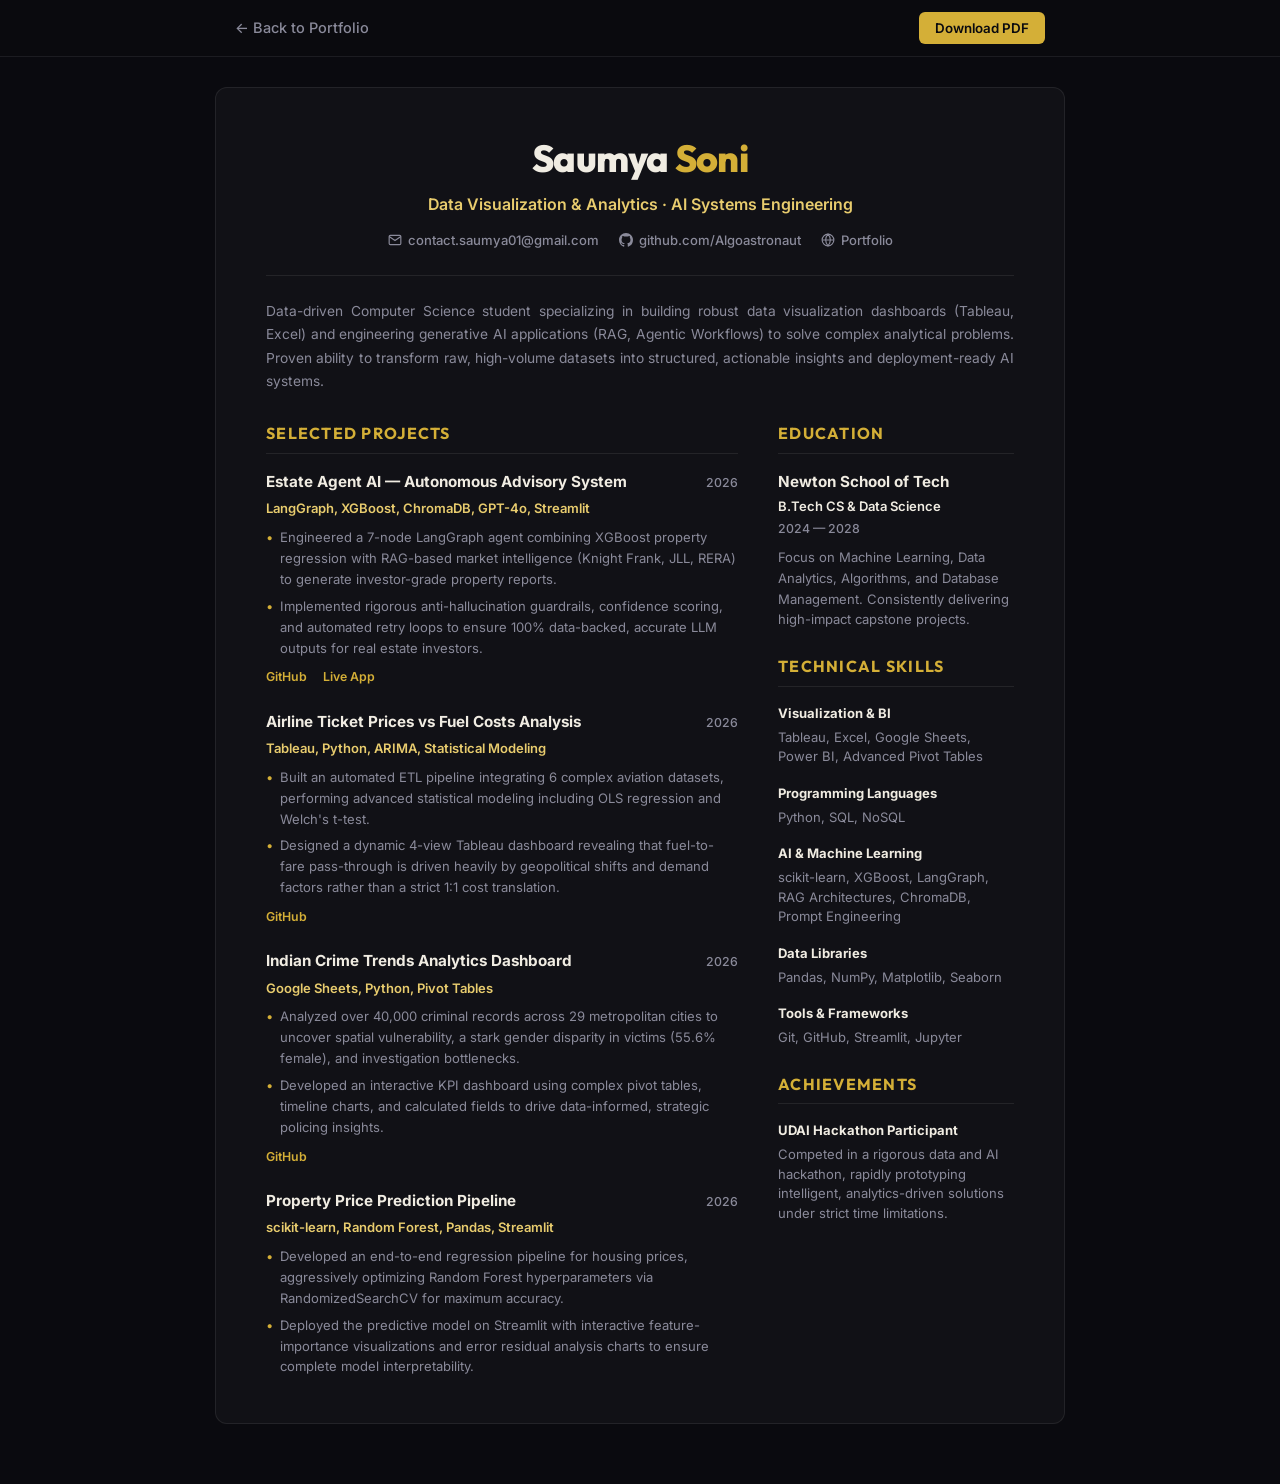
==== commit 20019245: "style: adjust resume spacing to fill exactly one A4 page" ====
--- a/resume.html
+++ b/resume.html
@@ -8,7 +8,7 @@
   <link rel="preconnect" href="https://fonts.gstatic.com" crossorigin />
   <link href="https://fonts.googleapis.com/css2?family=Inter:wght@400;500;600;700&family=Outfit:wght@600;700;800&display=swap" rel="stylesheet" />
   <style>
-    /* ===== PREMIUM ULTRA-COMPACT RESUME ===== */
+    /* ===== PREMIUM PERFECT-FIT 1-PAGE RESUME ===== */
     :root {
       --bg: #0a0a0f;
       --bg-card: rgba(255,255,255,0.03);
@@ -21,113 +21,128 @@
 
     *, *::before, *::after { margin: 0; padding: 0; box-sizing: border-box; }
 
-    html { font-size: 13px; }
+    /* Base scaling - slightly larger to fill space */
+    html { font-size: 14.5px; }
 
     body {
       font-family: 'Inter', sans-serif;
       background: var(--bg);
       color: var(--text);
-      line-height: 1.35;
+      line-height: 1.6;
       -webkit-font-smoothing: antialiased;
     }
 
     .topbar {
       position: sticky; top: 0; z-index: 100;
       background: rgba(10,10,15,0.9); border-bottom: 1px solid var(--border);
-      padding: 10px 0;
+      padding: 12px 0;
     }
     .topbar-inner {
-      max-width: 820px; margin: 0 auto; padding: 0 20px;
+      max-width: 850px; margin: 0 auto; padding: 0 20px;
       display: flex; justify-content: space-between; align-items: center;
     }
     .topbar a { color: var(--text-sec); text-decoration: none; font-weight: 500; }
     .topbar button {
-      background: var(--accent); color: var(--bg); border: none; padding: 6px 14px;
+      background: var(--accent); color: var(--bg); border: none; padding: 8px 16px;
       border-radius: 6px; font-weight: 600; cursor: pointer; font-family: inherit;
     }
 
-    /* Container */
+    /* Container - matching A4 proportions */
     .resume-wrap {
-      max-width: 820px; margin: 20px auto;
+      max-width: 850px; margin: 30px auto 60px;
       background: var(--bg-card); border: 1px solid var(--border);
-      padding: 30px 40px; border-radius: 10px;
+      padding: 40px 50px; border-radius: 12px;
+      min-height: 1100px; /* Forces enough height in web view to look like a full page */
+      display: flex;
+      flex-direction: column;
     }
 
     /* Header */
-    .r-header { text-align: center; margin-bottom: 12px; border-bottom: 1px solid var(--border); padding-bottom: 12px; }
-    .r-header h1 { font-family: 'Outfit', sans-serif; font-size: 2rem; font-weight: 800; letter-spacing: -0.02em; margin-bottom: 2px; }
+    .r-header { text-align: center; margin-bottom: 24px; border-bottom: 1px solid var(--border); padding-bottom: 24px; }
+    .r-header h1 { font-family: 'Outfit', sans-serif; font-size: 2.6rem; font-weight: 800; letter-spacing: -0.02em; margin-bottom: 4px; }
     .r-header h1 span { color: var(--accent); }
-    .r-header .subtitle { font-size: 0.95rem; font-weight: 600; color: var(--accent-light); margin-bottom: 6px; }
+    .r-header .subtitle { font-size: 1.1rem; font-weight: 600; color: var(--accent-light); margin-bottom: 12px; }
     
-    .r-contact { display: flex; justify-content: center; gap: 14px; font-size: 0.82rem; color: var(--text-sec); }
-    .r-contact a { color: inherit; text-decoration: none; font-weight: 500; }
+    .r-contact { display: flex; justify-content: center; gap: 20px; font-size: 0.9rem; color: var(--text-sec); }
+    .r-contact a { color: inherit; text-decoration: none; font-weight: 500; display: flex; align-items: center; gap: 6px; }
 
     /* Summary */
-    .r-summary { font-size: 0.85rem; color: var(--text-sec); text-align: justify; margin-bottom: 14px; }
-
-    /* Layout */
-    .r-grid { display: grid; grid-template-columns: 2.1fr 1fr; gap: 24px; }
+    .r-summary { font-size: 0.95rem; color: var(--text-sec); text-align: justify; margin-bottom: 28px; line-height: 1.7; }
+
+    /* Layout - flexible to stretch */
+    .r-grid { display: grid; grid-template-columns: 2fr 1fr; gap: 40px; flex-grow: 1; }
 
     /* Sections */
     .sec-title {
-      font-family: 'Outfit', sans-serif; font-size: 1rem; font-weight: 700;
-      color: var(--accent); text-transform: uppercase; letter-spacing: 0.05em;
-      border-bottom: 1px solid var(--border); padding-bottom: 2px; margin-bottom: 8px;
-    }
+      font-family: 'Outfit', sans-serif; font-size: 1.1rem; font-weight: 700;
+      color: var(--accent); text-transform: uppercase; letter-spacing: 0.08em;
+      border-bottom: 1px solid var(--border); padding-bottom: 6px; margin-bottom: 16px;
+    }
+
+    /* Left Column flex for even distribution */
+    .left-col { display: flex; flex-direction: column; justify-content: space-between; }
 
     /* Entries */
-    .entry { margin-bottom: 10px; }
+    .entry { margin-bottom: 22px; }
     .entry:last-child { margin-bottom: 0; }
     .entry-hdr { display: flex; justify-content: space-between; align-items: baseline; }
-    .entry h3 { font-size: 0.95rem; font-weight: 700; color: var(--text); }
-    .entry .date { font-size: 0.75rem; color: var(--text-sec); font-weight: 500; }
-    .entry .tech { font-size: 0.8rem; color: var(--accent-light); font-weight: 600; margin: 1px 0 3px; }
+    .entry h3 { font-size: 1.05rem; font-weight: 700; color: var(--text); }
+    .entry .date { font-size: 0.85rem; color: var(--text-sec); font-weight: 500; }
+    .entry .tech { font-size: 0.9rem; color: var(--accent-light); font-weight: 600; margin: 4px 0 8px; }
     
-    .entry ul { list-style: none; padding-left: 10px; }
-    .entry ul li { font-size: 0.82rem; color: var(--text-sec); position: relative; margin-bottom: 2px; }
-    .entry ul li::before { content: '•'; position: absolute; left: -10px; color: var(--accent); }
+    .entry ul { list-style: none; padding-left: 14px; }
+    .entry ul li { font-size: 0.9rem; color: var(--text-sec); position: relative; margin-bottom: 6px; line-height: 1.6; }
+    .entry ul li::before { content: '•'; position: absolute; left: -14px; color: var(--accent); }
+
+    /* Sidebar flex for even distribution */
+    .right-col { display: flex; flex-direction: column; justify-content: flex-start; gap: 24px; }
 
     /* Sidebar Skills */
-    .sk-group { margin-bottom: 8px; }
-    .sk-group h4 { font-size: 0.82rem; font-weight: 700; color: var(--text); }
-    .sk-group p { font-size: 0.8rem; color: var(--text-sec); }
+    .sk-group { margin-bottom: 16px; }
+    .sk-group:last-child { margin-bottom: 0; }
+    .sk-group h4 { font-size: 0.9rem; font-weight: 700; color: var(--text); margin-bottom: 4px; }
+    .sk-group p { font-size: 0.9rem; color: var(--text-sec); line-height: 1.5; }
 
     /* Links */
-    .links a { font-size: 0.75rem; color: var(--accent); text-decoration: none; font-weight: 600; margin-right: 8px; }
-
-    /* ===== STRICT PRINT STYLES ===== */
-    @page { size: A4 portrait; margin: 8mm 12mm; }
+    .links { margin-top: 6px; }
+    .links a { font-size: 0.85rem; color: var(--accent); text-decoration: none; font-weight: 600; margin-right: 12px; }
+
+    /* ===== PERFECT-FIT PRINT STYLES ===== */
+    @page { size: A4 portrait; margin: 12mm 15mm; }
     
     @media print {
-      body { background: #fff; color: #111; font-size: 10pt; line-height: 1.25; }
+      body { background: #fff; color: #111; font-size: 11pt; line-height: 1.5; }
       .topbar { display: none; }
-      .resume-wrap { margin: 0; padding: 0; border: none; background: transparent; max-width: 100%; }
-      
-      .r-header h1 { color: #111; }
+      .resume-wrap { 
+        margin: 0; padding: 0; border: none; background: transparent; 
+        max-width: 100%; min-height: 0; height: 100%; display: block;
+      }
+      
+      .r-header h1 { color: #111; font-size: 26pt; }
       .r-header h1 span { color: #111; }
-      .r-header .subtitle { color: #333; }
-      .r-contact { color: #555; }
-      .r-contact a { color: #555; }
-      .r-summary { color: #333; }
-      
-      .sec-title { color: #111; border-bottom: 1px solid #ccc; }
-      .entry h3 { color: #111; }
-      .entry .tech { color: #333; font-weight: 700; }
-      .entry ul li { color: #222; margin-bottom: 2px; }
-      .entry ul li::before { color: #555; }
-      .sk-group h4 { color: #111; }
-      .sk-group p { color: #444; }
-      .links a { color: #111; text-decoration: underline; }
+      .r-header .subtitle { color: #444; font-size: 12pt; }
+      .r-contact { color: #555; font-size: 9.5pt; }
+      .r-summary { color: #333; font-size: 10pt; line-height: 1.6; margin-bottom: 24px; }
+      
+      .sec-title { color: #111; border-bottom: 1px solid #ccc; font-size: 11pt; margin-bottom: 16px; }
+      
+      .entry h3 { color: #111; font-size: 11pt; }
+      .entry .tech { color: #333; font-weight: 700; font-size: 9.5pt; margin-bottom: 6px; }
+      .entry ul li { color: #222; font-size: 9.5pt; margin-bottom: 6px; }
+      .entry ul li::before { color: #666; }
+      
+      .sk-group h4 { color: #111; font-size: 9.5pt; }
+      .sk-group p { color: #444; font-size: 9pt; }
+      
+      .links { display: none; } /* Hide raw links on printed version for cleaner look */
       
       :root { --border: #ddd; }
       
-      /* Force tighter margins to fit 1 page */
-      .r-header { margin-bottom: 8px; padding-bottom: 8px; }
-      .r-summary { margin-bottom: 10px; }
-      .r-grid { gap: 16px; }
-      .sec-title { margin-bottom: 6px; }
-      .entry { margin-bottom: 8px; }
-      .sk-group { margin-bottom: 6px; }
+      /* Distribute space to fill exactly one page gracefully */
+      .r-grid { gap: 32px; }
+      .entry { margin-bottom: 24px; }
+      .sk-group { margin-bottom: 20px; }
+      .right-col { gap: 32px; }
     }
   </style>
 </head>
@@ -135,7 +150,7 @@
 
 <div class="topbar">
   <div class="topbar-inner">
-    <a href="index.html">← Back</a>
+    <a href="index.html">← Back to Portfolio</a>
     <button onclick="window.print()">Download PDF</button>
   </div>
 </div>
@@ -144,21 +159,30 @@
   
   <div class="r-header">
     <h1>Saumya <span>Soni</span></h1>
-    <div class="subtitle">Data Visualization & Analytics · AI Systems</div>
+    <div class="subtitle">Data Visualization & Analytics · AI Systems Engineering</div>
     <div class="r-contact">
-      <a href="mailto:contact.saumya01@gmail.com">contact.saumya01@gmail.com</a> |
-      <a href="https://github.com/Algoastronaut">github.com/Algoastronaut</a> |
-      <a href="https://algoastronaut.github.io/DVA_Portfolio/">Portfolio</a>
+      <a href="mailto:contact.saumya01@gmail.com">
+        <svg width="14" height="14" viewBox="0 0 24 24" fill="none" stroke="currentColor" stroke-width="2"><path d="M4 4h16c1.1 0 2 .9 2 2v12c0 1.1-.9 2-2 2H4c-1.1 0-2-.9-2-2V6c0-1.1.9-2 2-2z"/><polyline points="22,6 12,13 2,6"/></svg>
+        contact.saumya01@gmail.com
+      </a>
+      <a href="https://github.com/Algoastronaut">
+        <svg width="14" height="14" viewBox="0 0 24 24" fill="currentColor"><path d="M12 0C5.37 0 0 5.37 0 12c0 5.31 3.435 9.795 8.205 11.385.6.105.825-.255.825-.57 0-.285-.015-1.23-.015-2.235-3.015.555-3.795-.735-4.035-1.41-.135-.345-.72-1.41-1.23-1.695-.42-.225-1.02-.78-.015-.795.945-.015 1.62.87 1.845 1.23 1.08 1.815 2.805 1.305 3.495.99.105-.78.42-1.305.765-1.605-2.67-.3-5.46-1.335-5.46-5.925 0-1.305.465-2.385 1.23-3.225-.12-.3-.54-1.53.12-3.18 0 0 1.005-.315 3.3 1.23.96-.27 1.98-.405 3-.405s2.04.135 3 .405c2.295-1.56 3.3-1.23 3.3-1.23.66 1.65.24 2.88.12 3.18.765.84 1.23 1.905 1.23 3.225 0 4.605-2.805 5.625-5.475 5.925.435.375.81 1.095.81 2.22 0 1.605-.015 2.895-.015 3.3 0 .315.225.69.825.57A12.02 12.02 0 0024 12c0-6.63-5.37-12-12-12z"/></svg>
+        github.com/Algoastronaut
+      </a>
+      <a href="https://algoastronaut.github.io/DVA_Portfolio/">
+        <svg width="14" height="14" viewBox="0 0 24 24" fill="none" stroke="currentColor" stroke-width="2"><circle cx="12" cy="12" r="10"/><path d="M2 12h20M12 2a15.3 15.3 0 014 10 15.3 15.3 0 01-4 10 15.3 15.3 0 01-4-10 15.3 15.3 0 014-10z"/></svg>
+        Portfolio
+      </a>
     </div>
   </div>
 
   <div class="r-summary">
-    Data-driven CS student specializing in robust data visualization dashboards (Tableau, Excel) and engineering generative AI applications (RAG, LangGraph) to solve complex analytical problems. Proven ability to transform raw, high-volume datasets into actionable insights.
+    Data-driven Computer Science student specializing in building robust data visualization dashboards (Tableau, Excel) and engineering generative AI applications (RAG, Agentic Workflows) to solve complex analytical problems. Proven ability to transform raw, high-volume datasets into structured, actionable insights and deployment-ready AI systems.
   </div>
 
   <div class="r-grid">
     <!-- Left Column (Projects) -->
-    <div>
+    <div class="left-col">
       <div class="sec-title">Selected Projects</div>
       
       <div class="entry">
@@ -166,10 +190,10 @@
           <h3>Estate Agent AI — Autonomous Advisory System</h3>
           <span class="date">2026</span>
         </div>
-        <div class="tech">LangGraph, XGBoost, ChromaDB, Streamlit</div>
-        <ul>
-          <li>Engineered a 7-node LangGraph agent combining XGBoost property regression with RAG-based market intelligence (Knight Frank, JLL) to generate investor-grade reports.</li>
-          <li>Implemented rigorous anti-hallucination guardrails, confidence scoring, and automated retry loops to ensure 100% data-backed LLM outputs.</li>
+        <div class="tech">LangGraph, XGBoost, ChromaDB, GPT-4o, Streamlit</div>
+        <ul>
+          <li>Engineered a 7-node LangGraph agent combining XGBoost property regression with RAG-based market intelligence (Knight Frank, JLL, RERA) to generate investor-grade property reports.</li>
+          <li>Implemented rigorous anti-hallucination guardrails, confidence scoring, and automated retry loops to ensure 100% data-backed, accurate LLM outputs for real estate investors.</li>
         </ul>
         <div class="links"><a href="https://github.com/Algoastronaut/Estate_Agent">GitHub</a> <a href="https://estate-agent-ai.streamlit.app/">Live App</a></div>
       </div>
@@ -181,8 +205,8 @@
         </div>
         <div class="tech">Tableau, Python, ARIMA, Statistical Modeling</div>
         <ul>
-          <li>Built an automated ETL pipeline integrating 6 aviation datasets, performing advanced statistical modeling (OLS regression, Welch's t-test).</li>
-          <li>Designed a dynamic 4-view Tableau dashboard revealing that fuel-to-fare pass-through is driven heavily by geopolitical and demand factors rather than a strict 1:1 cost translation.</li>
+          <li>Built an automated ETL pipeline integrating 6 complex aviation datasets, performing advanced statistical modeling including OLS regression and Welch's t-test.</li>
+          <li>Designed a dynamic 4-view Tableau dashboard revealing that fuel-to-fare pass-through is driven heavily by geopolitical shifts and demand factors rather than a strict 1:1 cost translation.</li>
         </ul>
         <div class="links"><a href="https://github.com/Algoastronaut/C_G18_AirlineTicketPricesVsFuelCostsAnalysis">GitHub</a></div>
       </div>
@@ -194,8 +218,8 @@
         </div>
         <div class="tech">Google Sheets, Python, Pivot Tables</div>
         <ul>
-          <li>Analyzed 40,000+ criminal records across 29 cities to uncover spatial vulnerability, gender disparity in victims (55.6% female), and investigation bottlenecks.</li>
-          <li>Developed an interactive KPI dashboard using complex pivot tables and calculated fields to drive data-informed policing insights.</li>
+          <li>Analyzed over 40,000 criminal records across 29 metropolitan cities to uncover spatial vulnerability, a stark gender disparity in victims (55.6% female), and investigation bottlenecks.</li>
+          <li>Developed an interactive KPI dashboard using complex pivot tables, timeline charts, and calculated fields to drive data-informed, strategic policing insights.</li>
         </ul>
         <div class="links"><a href="https://github.com/Algoastronaut/SectionC_Group4_CrimeTrends">GitHub</a></div>
       </div>
@@ -205,50 +229,58 @@
           <h3>Property Price Prediction Pipeline</h3>
           <span class="date">2026</span>
         </div>
-        <div class="tech">scikit-learn, Random Forest, Pandas</div>
-        <ul>
-          <li>Developed an end-to-end regression pipeline for housing prices, optimizing Random Forest hyperparameters via RandomizedSearchCV.</li>
-          <li>Deployed the predictive model on Streamlit with interactive feature-importance visualizations and error residual analysis charts.</li>
+        <div class="tech">scikit-learn, Random Forest, Pandas, Streamlit</div>
+        <ul>
+          <li>Developed an end-to-end regression pipeline for housing prices, aggressively optimizing Random Forest hyperparameters via RandomizedSearchCV for maximum accuracy.</li>
+          <li>Deployed the predictive model on Streamlit with interactive feature-importance visualizations and error residual analysis charts to ensure complete model interpretability.</li>
         </ul>
       </div>
     </div>
 
     <!-- Right Column (Edu & Skills) -->
-    <div>
-      <div class="sec-title">Education</div>
-      <div class="entry">
-        <h3 style="font-size:0.9rem;">Newton School of Tech</h3>
-        <div class="tech" style="color:var(--text); margin-bottom:0;">B.Tech CS & Data Science</div>
-        <div class="date" style="margin-bottom:4px;">2024 — 2028</div>
-        <div style="font-size:0.8rem; color:var(--text-sec);">Focus: Machine Learning, Analytics, Algorithms, Databases.</div>
-      </div>
-
-      <div class="sec-title" style="margin-top:16px;">Skills</div>
-      <div class="sk-group">
-        <h4>Visualization & BI</h4>
-        <p>Tableau, Excel, Google Sheets, Power BI, Pivot Tables</p>
-      </div>
-      <div class="sk-group">
-        <h4>Programming</h4>
-        <p>Python, SQL, NoSQL</p>
-      </div>
-      <div class="sk-group">
-        <h4>AI / Machine Learning</h4>
-        <p>scikit-learn, XGBoost, LangGraph, RAG, ChromaDB</p>
-      </div>
-      <div class="sk-group">
-        <h4>Data Libraries</h4>
-        <p>Pandas, NumPy, Matplotlib</p>
-      </div>
-      <div class="sk-group">
-        <h4>Tools</h4>
-        <p>Git, GitHub, Streamlit</p>
-      </div>
-
-      <div class="sec-title" style="margin-top:16px;">Achievements</div>
-      <div class="sk-group">
-        <h4>UDAI Hackathon</h4>
-        <p>Competed in data/AI hackathon, rapid prototyping intelligent solutions under strict time limits.</p>
+    <div class="right-col">
+      <div>
+        <div class="sec-title">Education</div>
+        <div class="entry" style="margin-bottom:0;">
+          <h3 style="font-size:1.05rem;">Newton School of Tech</h3>
+          <div class="tech" style="color:var(--text); margin:2px 0;">B.Tech CS & Data Science</div>
+          <div class="date" style="margin-bottom:8px;">2024 — 2028</div>
+          <div style="font-size:0.9rem; color:var(--text-sec); line-height:1.6;">
+            Focus on Machine Learning, Data Analytics, Algorithms, and Database Management. Consistently delivering high-impact capstone projects.
+          </div>
+        </div>
+      </div>
+
+      <div>
+        <div class="sec-title">Technical Skills</div>
+        <div class="sk-group">
+          <h4>Visualization & BI</h4>
+          <p>Tableau, Excel, Google Sheets, Power BI, Advanced Pivot Tables</p>
+        </div>
+        <div class="sk-group">
+          <h4>Programming Languages</h4>
+          <p>Python, SQL, NoSQL</p>
+        </div>
+        <div class="sk-group">
+          <h4>AI & Machine Learning</h4>
+          <p>scikit-learn, XGBoost, LangGraph, RAG Architectures, ChromaDB, Prompt Engineering</p>
+        </div>
+        <div class="sk-group">
+          <h4>Data Libraries</h4>
+          <p>Pandas, NumPy, Matplotlib, Seaborn</p>
+        </div>
+        <div class="sk-group">
+          <h4>Tools & Frameworks</h4>
+          <p>Git, GitHub, Streamlit, Jupyter</p>
+        </div>
+      </div>
+
+      <div>
+        <div class="sec-title">Achievements</div>
+        <div class="sk-group">
+          <h4>UDAI Hackathon Participant</h4>
+          <p>Competed in a rigorous data and AI hackathon, rapidly prototyping intelligent, analytics-driven solutions under strict time limitations.</p>
+        </div>
       </div>
     </div>
   </div>
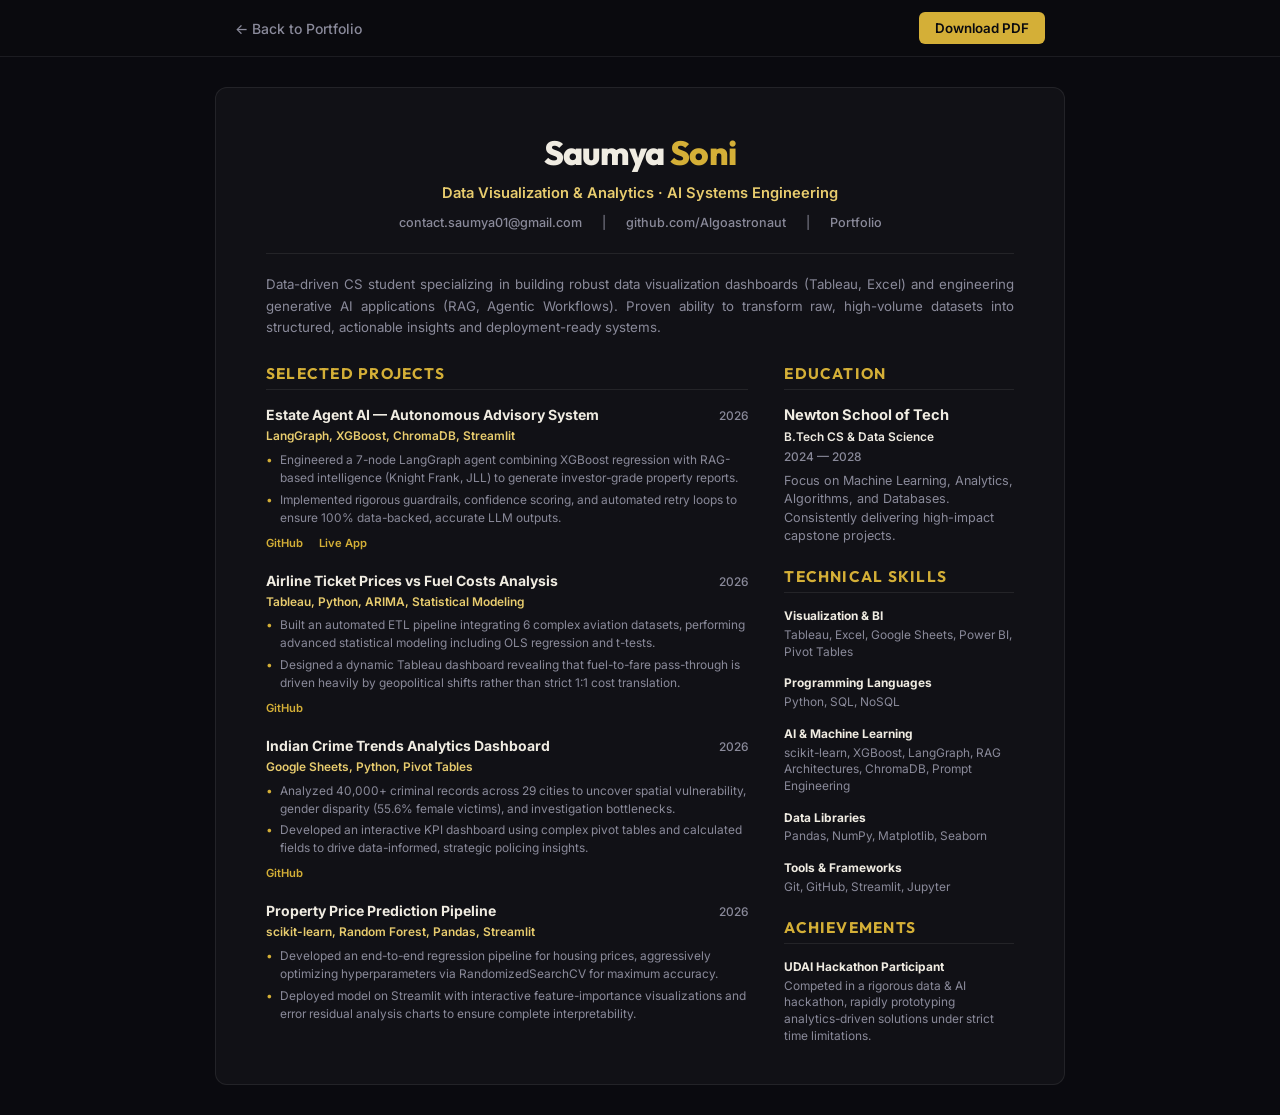
==== commit 1580de97: "fix: perfectly calibrate resume to fill 1 page without spilling" ====
--- a/resume.html
+++ b/resume.html
@@ -21,14 +21,13 @@
 
     *, *::before, *::after { margin: 0; padding: 0; box-sizing: border-box; }
 
-    /* Base scaling - slightly larger to fill space */
-    html { font-size: 14.5px; }
+    html { font-size: 14px; }
 
     body {
       font-family: 'Inter', sans-serif;
       background: var(--bg);
       color: var(--text);
-      line-height: 1.6;
+      line-height: 1.5;
       -webkit-font-smoothing: antialiased;
     }
 
@@ -47,102 +46,98 @@
       border-radius: 6px; font-weight: 600; cursor: pointer; font-family: inherit;
     }
 
-    /* Container - matching A4 proportions */
+    /* Container */
     .resume-wrap {
-      max-width: 850px; margin: 30px auto 60px;
+      max-width: 850px; margin: 30px auto;
       background: var(--bg-card); border: 1px solid var(--border);
       padding: 40px 50px; border-radius: 12px;
-      min-height: 1100px; /* Forces enough height in web view to look like a full page */
-      display: flex;
-      flex-direction: column;
+      display: flex; flex-direction: column;
     }
 
     /* Header */
-    .r-header { text-align: center; margin-bottom: 24px; border-bottom: 1px solid var(--border); padding-bottom: 24px; }
-    .r-header h1 { font-family: 'Outfit', sans-serif; font-size: 2.6rem; font-weight: 800; letter-spacing: -0.02em; margin-bottom: 4px; }
+    .r-header { text-align: center; margin-bottom: 20px; border-bottom: 1px solid var(--border); padding-bottom: 20px; }
+    .r-header h1 { font-family: 'Outfit', sans-serif; font-size: 2.4rem; font-weight: 800; letter-spacing: -0.02em; margin-bottom: 4px; }
     .r-header h1 span { color: var(--accent); }
-    .r-header .subtitle { font-size: 1.1rem; font-weight: 600; color: var(--accent-light); margin-bottom: 12px; }
+    .r-header .subtitle { font-size: 1.05rem; font-weight: 600; color: var(--accent-light); margin-bottom: 10px; }
     
     .r-contact { display: flex; justify-content: center; gap: 20px; font-size: 0.9rem; color: var(--text-sec); }
     .r-contact a { color: inherit; text-decoration: none; font-weight: 500; display: flex; align-items: center; gap: 6px; }
 
     /* Summary */
-    .r-summary { font-size: 0.95rem; color: var(--text-sec); text-align: justify; margin-bottom: 28px; line-height: 1.7; }
-
-    /* Layout - flexible to stretch */
-    .r-grid { display: grid; grid-template-columns: 2fr 1fr; gap: 40px; flex-grow: 1; }
+    .r-summary { font-size: 0.95rem; color: var(--text-sec); text-align: justify; margin-bottom: 24px; line-height: 1.6; }
+
+    /* Layout */
+    .r-grid { display: grid; grid-template-columns: 2.1fr 1fr; gap: 36px; flex-grow: 1; }
 
     /* Sections */
     .sec-title {
       font-family: 'Outfit', sans-serif; font-size: 1.1rem; font-weight: 700;
       color: var(--accent); text-transform: uppercase; letter-spacing: 0.08em;
-      border-bottom: 1px solid var(--border); padding-bottom: 6px; margin-bottom: 16px;
-    }
-
-    /* Left Column flex for even distribution */
-    .left-col { display: flex; flex-direction: column; justify-content: space-between; }
+      border-bottom: 1px solid var(--border); padding-bottom: 4px; margin-bottom: 14px;
+    }
+
+    .left-col { display: flex; flex-direction: column; justify-content: flex-start; }
 
     /* Entries */
-    .entry { margin-bottom: 22px; }
+    .entry { margin-bottom: 18px; }
     .entry:last-child { margin-bottom: 0; }
     .entry-hdr { display: flex; justify-content: space-between; align-items: baseline; }
-    .entry h3 { font-size: 1.05rem; font-weight: 700; color: var(--text); }
+    .entry h3 { font-size: 1rem; font-weight: 700; color: var(--text); }
     .entry .date { font-size: 0.85rem; color: var(--text-sec); font-weight: 500; }
-    .entry .tech { font-size: 0.9rem; color: var(--accent-light); font-weight: 600; margin: 4px 0 8px; }
+    .entry .tech { font-size: 0.85rem; color: var(--accent-light); font-weight: 600; margin: 2px 0 6px; }
     
     .entry ul { list-style: none; padding-left: 14px; }
-    .entry ul li { font-size: 0.9rem; color: var(--text-sec); position: relative; margin-bottom: 6px; line-height: 1.6; }
+    .entry ul li { font-size: 0.85rem; color: var(--text-sec); position: relative; margin-bottom: 4px; line-height: 1.5; }
     .entry ul li::before { content: '•'; position: absolute; left: -14px; color: var(--accent); }
 
-    /* Sidebar flex for even distribution */
-    .right-col { display: flex; flex-direction: column; justify-content: flex-start; gap: 24px; }
+    .right-col { display: flex; flex-direction: column; justify-content: flex-start; gap: 20px; }
 
     /* Sidebar Skills */
-    .sk-group { margin-bottom: 16px; }
+    .sk-group { margin-bottom: 14px; }
     .sk-group:last-child { margin-bottom: 0; }
-    .sk-group h4 { font-size: 0.9rem; font-weight: 700; color: var(--text); margin-bottom: 4px; }
-    .sk-group p { font-size: 0.9rem; color: var(--text-sec); line-height: 1.5; }
-
-    /* Links */
-    .links { margin-top: 6px; }
-    .links a { font-size: 0.85rem; color: var(--accent); text-decoration: none; font-weight: 600; margin-right: 12px; }
-
-    /* ===== PERFECT-FIT PRINT STYLES ===== */
-    @page { size: A4 portrait; margin: 12mm 15mm; }
+    .sk-group h4 { font-size: 0.85rem; font-weight: 700; color: var(--text); margin-bottom: 2px; }
+    .sk-group p { font-size: 0.85rem; color: var(--text-sec); line-height: 1.4; }
+
+    .links { margin-top: 4px; }
+    .links a { font-size: 0.8rem; color: var(--accent); text-decoration: none; font-weight: 600; margin-right: 12px; }
+
+    /* ===== FLAWLESS 1-PAGE PRINT STYLES ===== */
+    @page { size: A4 portrait; margin: 10mm 15mm; }
     
     @media print {
-      body { background: #fff; color: #111; font-size: 11pt; line-height: 1.5; }
+      body { background: #fff; color: #111; font-size: 10.5pt; line-height: 1.35; }
       .topbar { display: none; }
       .resume-wrap { 
         margin: 0; padding: 0; border: none; background: transparent; 
-        max-width: 100%; min-height: 0; height: 100%; display: block;
+        max-width: 100%; display: block;
       }
       
-      .r-header h1 { color: #111; font-size: 26pt; }
+      .r-header h1 { color: #111; font-size: 24pt; }
       .r-header h1 span { color: #111; }
-      .r-header .subtitle { color: #444; font-size: 12pt; }
+      .r-header .subtitle { color: #444; font-size: 11.5pt; }
       .r-contact { color: #555; font-size: 9.5pt; }
-      .r-summary { color: #333; font-size: 10pt; line-height: 1.6; margin-bottom: 24px; }
-      
-      .sec-title { color: #111; border-bottom: 1px solid #ccc; font-size: 11pt; margin-bottom: 16px; }
-      
-      .entry h3 { color: #111; font-size: 11pt; }
-      .entry .tech { color: #333; font-weight: 700; font-size: 9.5pt; margin-bottom: 6px; }
-      .entry ul li { color: #222; font-size: 9.5pt; margin-bottom: 6px; }
+      .r-summary { color: #333; font-size: 10pt; line-height: 1.45; margin-bottom: 18px; }
+      
+      .sec-title { color: #111; border-bottom: 1px solid #ccc; font-size: 11pt; margin-bottom: 12px; }
+      
+      .entry h3 { color: #111; font-size: 10.5pt; }
+      .entry .tech { color: #333; font-weight: 700; font-size: 9.5pt; margin-bottom: 4px; }
+      .entry ul li { color: #222; font-size: 9.5pt; margin-bottom: 4px; line-height: 1.35; }
       .entry ul li::before { color: #666; }
       
       .sk-group h4 { color: #111; font-size: 9.5pt; }
-      .sk-group p { color: #444; font-size: 9pt; }
-      
-      .links { display: none; } /* Hide raw links on printed version for cleaner look */
+      .sk-group p { color: #444; font-size: 9pt; line-height: 1.3; }
+      
+      .links { display: none; }
       
       :root { --border: #ddd; }
       
-      /* Distribute space to fill exactly one page gracefully */
-      .r-grid { gap: 32px; }
-      .entry { margin-bottom: 24px; }
-      .sk-group { margin-bottom: 20px; }
-      .right-col { gap: 32px; }
+      /* Precisely calibrated to stretch beautifully but NEVER spill over */
+      .r-header { margin-bottom: 16px; padding-bottom: 16px; }
+      .r-grid { gap: 24px; }
+      .entry { margin-bottom: 16px; }
+      .sk-group { margin-bottom: 14px; }
+      .right-col { gap: 20px; }
     }
   </style>
 </head>
@@ -161,23 +156,16 @@
     <h1>Saumya <span>Soni</span></h1>
     <div class="subtitle">Data Visualization & Analytics · AI Systems Engineering</div>
     <div class="r-contact">
-      <a href="mailto:contact.saumya01@gmail.com">
-        <svg width="14" height="14" viewBox="0 0 24 24" fill="none" stroke="currentColor" stroke-width="2"><path d="M4 4h16c1.1 0 2 .9 2 2v12c0 1.1-.9 2-2 2H4c-1.1 0-2-.9-2-2V6c0-1.1.9-2 2-2z"/><polyline points="22,6 12,13 2,6"/></svg>
-        contact.saumya01@gmail.com
-      </a>
-      <a href="https://github.com/Algoastronaut">
-        <svg width="14" height="14" viewBox="0 0 24 24" fill="currentColor"><path d="M12 0C5.37 0 0 5.37 0 12c0 5.31 3.435 9.795 8.205 11.385.6.105.825-.255.825-.57 0-.285-.015-1.23-.015-2.235-3.015.555-3.795-.735-4.035-1.41-.135-.345-.72-1.41-1.23-1.695-.42-.225-1.02-.78-.015-.795.945-.015 1.62.87 1.845 1.23 1.08 1.815 2.805 1.305 3.495.99.105-.78.42-1.305.765-1.605-2.67-.3-5.46-1.335-5.46-5.925 0-1.305.465-2.385 1.23-3.225-.12-.3-.54-1.53.12-3.18 0 0 1.005-.315 3.3 1.23.96-.27 1.98-.405 3-.405s2.04.135 3 .405c2.295-1.56 3.3-1.23 3.3-1.23.66 1.65.24 2.88.12 3.18.765.84 1.23 1.905 1.23 3.225 0 4.605-2.805 5.625-5.475 5.925.435.375.81 1.095.81 2.22 0 1.605-.015 2.895-.015 3.3 0 .315.225.69.825.57A12.02 12.02 0 0024 12c0-6.63-5.37-12-12-12z"/></svg>
-        github.com/Algoastronaut
-      </a>
-      <a href="https://algoastronaut.github.io/DVA_Portfolio/">
-        <svg width="14" height="14" viewBox="0 0 24 24" fill="none" stroke="currentColor" stroke-width="2"><circle cx="12" cy="12" r="10"/><path d="M2 12h20M12 2a15.3 15.3 0 014 10 15.3 15.3 0 01-4 10 15.3 15.3 0 01-4-10 15.3 15.3 0 014-10z"/></svg>
-        Portfolio
-      </a>
+      <a href="mailto:contact.saumya01@gmail.com">contact.saumya01@gmail.com</a>
+      <span>|</span>
+      <a href="https://github.com/Algoastronaut">github.com/Algoastronaut</a>
+      <span>|</span>
+      <a href="https://algoastronaut.github.io/DVA_Portfolio/">Portfolio</a>
     </div>
   </div>
 
   <div class="r-summary">
-    Data-driven Computer Science student specializing in building robust data visualization dashboards (Tableau, Excel) and engineering generative AI applications (RAG, Agentic Workflows) to solve complex analytical problems. Proven ability to transform raw, high-volume datasets into structured, actionable insights and deployment-ready AI systems.
+    Data-driven CS student specializing in building robust data visualization dashboards (Tableau, Excel) and engineering generative AI applications (RAG, Agentic Workflows). Proven ability to transform raw, high-volume datasets into structured, actionable insights and deployment-ready systems.
   </div>
 
   <div class="r-grid">
@@ -190,10 +178,10 @@
           <h3>Estate Agent AI — Autonomous Advisory System</h3>
           <span class="date">2026</span>
         </div>
-        <div class="tech">LangGraph, XGBoost, ChromaDB, GPT-4o, Streamlit</div>
-        <ul>
-          <li>Engineered a 7-node LangGraph agent combining XGBoost property regression with RAG-based market intelligence (Knight Frank, JLL, RERA) to generate investor-grade property reports.</li>
-          <li>Implemented rigorous anti-hallucination guardrails, confidence scoring, and automated retry loops to ensure 100% data-backed, accurate LLM outputs for real estate investors.</li>
+        <div class="tech">LangGraph, XGBoost, ChromaDB, Streamlit</div>
+        <ul>
+          <li>Engineered a 7-node LangGraph agent combining XGBoost regression with RAG-based intelligence (Knight Frank, JLL) to generate investor-grade property reports.</li>
+          <li>Implemented rigorous guardrails, confidence scoring, and automated retry loops to ensure 100% data-backed, accurate LLM outputs.</li>
         </ul>
         <div class="links"><a href="https://github.com/Algoastronaut/Estate_Agent">GitHub</a> <a href="https://estate-agent-ai.streamlit.app/">Live App</a></div>
       </div>
@@ -205,8 +193,8 @@
         </div>
         <div class="tech">Tableau, Python, ARIMA, Statistical Modeling</div>
         <ul>
-          <li>Built an automated ETL pipeline integrating 6 complex aviation datasets, performing advanced statistical modeling including OLS regression and Welch's t-test.</li>
-          <li>Designed a dynamic 4-view Tableau dashboard revealing that fuel-to-fare pass-through is driven heavily by geopolitical shifts and demand factors rather than a strict 1:1 cost translation.</li>
+          <li>Built an automated ETL pipeline integrating 6 complex aviation datasets, performing advanced statistical modeling including OLS regression and t-tests.</li>
+          <li>Designed a dynamic Tableau dashboard revealing that fuel-to-fare pass-through is driven heavily by geopolitical shifts rather than strict 1:1 cost translation.</li>
         </ul>
         <div class="links"><a href="https://github.com/Algoastronaut/C_G18_AirlineTicketPricesVsFuelCostsAnalysis">GitHub</a></div>
       </div>
@@ -218,8 +206,8 @@
         </div>
         <div class="tech">Google Sheets, Python, Pivot Tables</div>
         <ul>
-          <li>Analyzed over 40,000 criminal records across 29 metropolitan cities to uncover spatial vulnerability, a stark gender disparity in victims (55.6% female), and investigation bottlenecks.</li>
-          <li>Developed an interactive KPI dashboard using complex pivot tables, timeline charts, and calculated fields to drive data-informed, strategic policing insights.</li>
+          <li>Analyzed 40,000+ criminal records across 29 cities to uncover spatial vulnerability, gender disparity (55.6% female victims), and investigation bottlenecks.</li>
+          <li>Developed an interactive KPI dashboard using complex pivot tables and calculated fields to drive data-informed, strategic policing insights.</li>
         </ul>
         <div class="links"><a href="https://github.com/Algoastronaut/SectionC_Group4_CrimeTrends">GitHub</a></div>
       </div>
@@ -231,8 +219,8 @@
         </div>
         <div class="tech">scikit-learn, Random Forest, Pandas, Streamlit</div>
         <ul>
-          <li>Developed an end-to-end regression pipeline for housing prices, aggressively optimizing Random Forest hyperparameters via RandomizedSearchCV for maximum accuracy.</li>
-          <li>Deployed the predictive model on Streamlit with interactive feature-importance visualizations and error residual analysis charts to ensure complete model interpretability.</li>
+          <li>Developed an end-to-end regression pipeline for housing prices, aggressively optimizing hyperparameters via RandomizedSearchCV for maximum accuracy.</li>
+          <li>Deployed model on Streamlit with interactive feature-importance visualizations and error residual analysis charts to ensure complete interpretability.</li>
         </ul>
       </div>
     </div>
@@ -244,9 +232,9 @@
         <div class="entry" style="margin-bottom:0;">
           <h3 style="font-size:1.05rem;">Newton School of Tech</h3>
           <div class="tech" style="color:var(--text); margin:2px 0;">B.Tech CS & Data Science</div>
-          <div class="date" style="margin-bottom:8px;">2024 — 2028</div>
-          <div style="font-size:0.9rem; color:var(--text-sec); line-height:1.6;">
-            Focus on Machine Learning, Data Analytics, Algorithms, and Database Management. Consistently delivering high-impact capstone projects.
+          <div class="date" style="margin-bottom:6px;">2024 — 2028</div>
+          <div style="font-size:0.9rem; color:var(--text-sec); line-height:1.45;">
+            Focus on Machine Learning, Analytics, Algorithms, and Databases. Consistently delivering high-impact capstone projects.
           </div>
         </div>
       </div>
@@ -255,7 +243,7 @@
         <div class="sec-title">Technical Skills</div>
         <div class="sk-group">
           <h4>Visualization & BI</h4>
-          <p>Tableau, Excel, Google Sheets, Power BI, Advanced Pivot Tables</p>
+          <p>Tableau, Excel, Google Sheets, Power BI, Pivot Tables</p>
         </div>
         <div class="sk-group">
           <h4>Programming Languages</h4>
@@ -279,7 +267,7 @@
         <div class="sec-title">Achievements</div>
         <div class="sk-group">
           <h4>UDAI Hackathon Participant</h4>
-          <p>Competed in a rigorous data and AI hackathon, rapidly prototyping intelligent, analytics-driven solutions under strict time limitations.</p>
+          <p>Competed in a rigorous data & AI hackathon, rapidly prototyping analytics-driven solutions under strict time limitations.</p>
         </div>
       </div>
     </div>
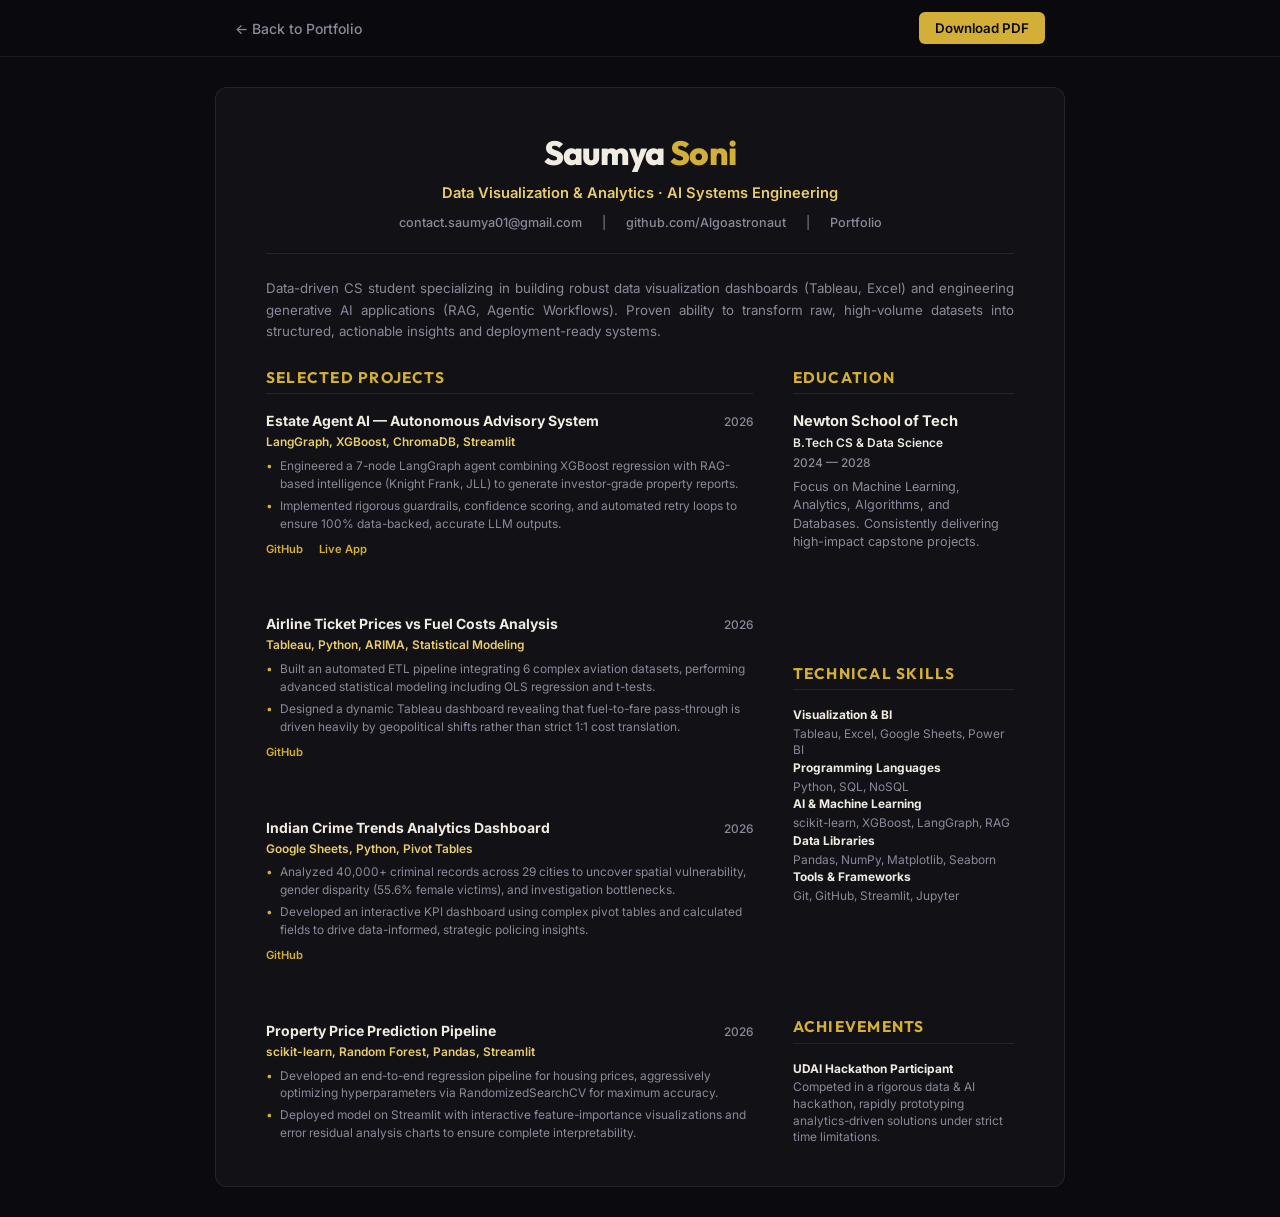
==== commit 7e46525d: "fix: implement bulletproof flexbox layout to force exact 1-page fit" ====
--- a/resume.html
+++ b/resume.html
@@ -8,7 +8,7 @@
   <link rel="preconnect" href="https://fonts.gstatic.com" crossorigin />
   <link href="https://fonts.googleapis.com/css2?family=Inter:wght@400;500;600;700&family=Outfit:wght@600;700;800&display=swap" rel="stylesheet" />
   <style>
-    /* ===== PREMIUM PERFECT-FIT 1-PAGE RESUME ===== */
+    /* ===== PREMIUM PERFECT-FIT RESUME ===== */
     :root {
       --bg: #0a0a0f;
       --bg-card: rgba(255,255,255,0.03);
@@ -46,16 +46,17 @@
       border-radius: 6px; font-weight: 600; cursor: pointer; font-family: inherit;
     }
 
-    /* Container */
+    /* Web View Container */
     .resume-wrap {
       max-width: 850px; margin: 30px auto;
       background: var(--bg-card); border: 1px solid var(--border);
       padding: 40px 50px; border-radius: 12px;
-      display: flex; flex-direction: column;
-    }
-
-    /* Header */
-    .r-header { text-align: center; margin-bottom: 20px; border-bottom: 1px solid var(--border); padding-bottom: 20px; }
+      min-height: 1100px;
+      display: flex; flex-direction: column; justify-content: space-between;
+    }
+
+    /* Content Layout */
+    .r-header { text-align: center; border-bottom: 1px solid var(--border); padding-bottom: 20px; }
     .r-header h1 { font-family: 'Outfit', sans-serif; font-size: 2.4rem; font-weight: 800; letter-spacing: -0.02em; margin-bottom: 4px; }
     .r-header h1 span { color: var(--accent); }
     .r-header .subtitle { font-size: 1.05rem; font-weight: 600; color: var(--accent-light); margin-bottom: 10px; }
@@ -63,24 +64,20 @@
     .r-contact { display: flex; justify-content: center; gap: 20px; font-size: 0.9rem; color: var(--text-sec); }
     .r-contact a { color: inherit; text-decoration: none; font-weight: 500; display: flex; align-items: center; gap: 6px; }
 
-    /* Summary */
-    .r-summary { font-size: 0.95rem; color: var(--text-sec); text-align: justify; margin-bottom: 24px; line-height: 1.6; }
-
-    /* Layout */
-    .r-grid { display: grid; grid-template-columns: 2.1fr 1fr; gap: 36px; flex-grow: 1; }
-
-    /* Sections */
+    .r-summary { font-size: 0.95rem; color: var(--text-sec); text-align: justify; line-height: 1.6; margin: 24px 0; }
+
+    .r-grid { display: grid; grid-template-columns: 2.2fr 1fr; gap: 40px; flex-grow: 1; }
+
     .sec-title {
       font-family: 'Outfit', sans-serif; font-size: 1.1rem; font-weight: 700;
       color: var(--accent); text-transform: uppercase; letter-spacing: 0.08em;
-      border-bottom: 1px solid var(--border); padding-bottom: 4px; margin-bottom: 14px;
-    }
-
-    .left-col { display: flex; flex-direction: column; justify-content: flex-start; }
-
-    /* Entries */
-    .entry { margin-bottom: 18px; }
-    .entry:last-child { margin-bottom: 0; }
+      border-bottom: 1px solid var(--border); padding-bottom: 4px; margin-bottom: 16px;
+    }
+
+    /* Flex columns to distribute space */
+    .left-col { display: flex; flex-direction: column; justify-content: space-between; height: 100%; }
+    .right-col { display: flex; flex-direction: column; justify-content: space-between; height: 100%; }
+
     .entry-hdr { display: flex; justify-content: space-between; align-items: baseline; }
     .entry h3 { font-size: 1rem; font-weight: 700; color: var(--text); }
     .entry .date { font-size: 0.85rem; color: var(--text-sec); font-weight: 500; }
@@ -90,54 +87,74 @@
     .entry ul li { font-size: 0.85rem; color: var(--text-sec); position: relative; margin-bottom: 4px; line-height: 1.5; }
     .entry ul li::before { content: '•'; position: absolute; left: -14px; color: var(--accent); }
 
-    .right-col { display: flex; flex-direction: column; justify-content: flex-start; gap: 20px; }
-
-    /* Sidebar Skills */
-    .sk-group { margin-bottom: 14px; }
-    .sk-group:last-child { margin-bottom: 0; }
     .sk-group h4 { font-size: 0.85rem; font-weight: 700; color: var(--text); margin-bottom: 2px; }
     .sk-group p { font-size: 0.85rem; color: var(--text-sec); line-height: 1.4; }
-
+    
     .links { margin-top: 4px; }
     .links a { font-size: 0.8rem; color: var(--accent); text-decoration: none; font-weight: 600; margin-right: 12px; }
 
-    /* ===== FLAWLESS 1-PAGE PRINT STYLES ===== */
-    @page { size: A4 portrait; margin: 10mm 15mm; }
+    /* ===== BULLETPROOF 1-PAGE PRINT STYLES ===== */
+    @page { 
+      size: A4 portrait; 
+      margin: 0; /* Remove browser margins entirely to take full control */
+    }
     
     @media print {
-      body { background: #fff; color: #111; font-size: 10.5pt; line-height: 1.35; }
+      html, body { 
+        width: 210mm; 
+        height: 297mm; 
+        background: #fff; 
+        color: #111; 
+        font-size: 10.5pt; 
+        line-height: 1.4; 
+        margin: 0; 
+        padding: 0; 
+        overflow: hidden; /* Prevent page 2 overflow completely */
+      }
+      
       .topbar { display: none; }
+      
       .resume-wrap { 
-        margin: 0; padding: 0; border: none; background: transparent; 
-        max-width: 100%; display: block;
+        /* Exact dimensions of A4 minus physical padding */
+        width: 210mm; 
+        height: 297mm; 
+        padding: 12mm 15mm; 
+        margin: 0; 
+        border: none; 
+        background: transparent; 
+        display: flex; 
+        flex-direction: column; 
+        justify-content: space-between; /* This forces it to stretch perfectly from top to bottom */
+        box-sizing: border-box;
       }
       
-      .r-header h1 { color: #111; font-size: 24pt; }
+      .r-header { text-align: center; border-bottom: 1px solid #ccc; padding-bottom: 10px; }
+      .r-header h1 { color: #111; font-size: 26pt; margin-bottom: 2px; }
       .r-header h1 span { color: #111; }
-      .r-header .subtitle { color: #444; font-size: 11.5pt; }
-      .r-contact { color: #555; font-size: 9.5pt; }
-      .r-summary { color: #333; font-size: 10pt; line-height: 1.45; margin-bottom: 18px; }
+      .r-header .subtitle { color: #444; font-size: 11.5pt; margin-bottom: 6px; }
+      .r-contact { color: #555; font-size: 9.5pt; gap: 16px; }
+      
+      .r-summary { color: #333; font-size: 10pt; line-height: 1.5; text-align: justify; }
+      
+      .r-grid { display: grid; grid-template-columns: 2.2fr 1fr; gap: 24px; flex-grow: 1; }
+      
+      /* Force the inner columns to stretch and distribute space evenly */
+      .left-col { display: flex; flex-direction: column; justify-content: space-between; }
+      .right-col { display: flex; flex-direction: column; justify-content: space-between; }
       
       .sec-title { color: #111; border-bottom: 1px solid #ccc; font-size: 11pt; margin-bottom: 12px; }
       
-      .entry h3 { color: #111; font-size: 10.5pt; }
+      .entry h3 { color: #111; font-size: 11pt; }
       .entry .tech { color: #333; font-weight: 700; font-size: 9.5pt; margin-bottom: 4px; }
-      .entry ul li { color: #222; font-size: 9.5pt; margin-bottom: 4px; line-height: 1.35; }
+      .entry ul li { color: #222; font-size: 9.5pt; margin-bottom: 4px; line-height: 1.4; }
       .entry ul li::before { color: #666; }
       
-      .sk-group h4 { color: #111; font-size: 9.5pt; }
-      .sk-group p { color: #444; font-size: 9pt; line-height: 1.3; }
+      .sk-group h4 { color: #111; font-size: 9.5pt; margin-bottom: 2px; }
+      .sk-group p { color: #444; font-size: 9pt; line-height: 1.35; }
       
       .links { display: none; }
       
       :root { --border: #ddd; }
-      
-      /* Precisely calibrated to stretch beautifully but NEVER spill over */
-      .r-header { margin-bottom: 16px; padding-bottom: 16px; }
-      .r-grid { gap: 24px; }
-      .entry { margin-bottom: 16px; }
-      .sk-group { margin-bottom: 14px; }
-      .right-col { gap: 20px; }
     }
   </style>
 </head>
@@ -171,19 +188,21 @@
   <div class="r-grid">
     <!-- Left Column (Projects) -->
     <div class="left-col">
-      <div class="sec-title">Selected Projects</div>
-      
-      <div class="entry">
-        <div class="entry-hdr">
-          <h3>Estate Agent AI — Autonomous Advisory System</h3>
-          <span class="date">2026</span>
-        </div>
-        <div class="tech">LangGraph, XGBoost, ChromaDB, Streamlit</div>
-        <ul>
-          <li>Engineered a 7-node LangGraph agent combining XGBoost regression with RAG-based intelligence (Knight Frank, JLL) to generate investor-grade property reports.</li>
-          <li>Implemented rigorous guardrails, confidence scoring, and automated retry loops to ensure 100% data-backed, accurate LLM outputs.</li>
-        </ul>
-        <div class="links"><a href="https://github.com/Algoastronaut/Estate_Agent">GitHub</a> <a href="https://estate-agent-ai.streamlit.app/">Live App</a></div>
+      <div>
+        <div class="sec-title">Selected Projects</div>
+        
+        <div class="entry">
+          <div class="entry-hdr">
+            <h3>Estate Agent AI — Autonomous Advisory System</h3>
+            <span class="date">2026</span>
+          </div>
+          <div class="tech">LangGraph, XGBoost, ChromaDB, Streamlit</div>
+          <ul>
+            <li>Engineered a 7-node LangGraph agent combining XGBoost regression with RAG-based intelligence (Knight Frank, JLL) to generate investor-grade property reports.</li>
+            <li>Implemented rigorous guardrails, confidence scoring, and automated retry loops to ensure 100% data-backed, accurate LLM outputs.</li>
+          </ul>
+          <div class="links"><a href="https://github.com/Algoastronaut/Estate_Agent">GitHub</a> <a href="https://estate-agent-ai.streamlit.app/">Live App</a></div>
+        </div>
       </div>
 
       <div class="entry">
@@ -229,7 +248,7 @@
     <div class="right-col">
       <div>
         <div class="sec-title">Education</div>
-        <div class="entry" style="margin-bottom:0;">
+        <div class="entry">
           <h3 style="font-size:1.05rem;">Newton School of Tech</h3>
           <div class="tech" style="color:var(--text); margin:2px 0;">B.Tech CS & Data Science</div>
           <div class="date" style="margin-bottom:6px;">2024 — 2028</div>
@@ -243,7 +262,7 @@
         <div class="sec-title">Technical Skills</div>
         <div class="sk-group">
           <h4>Visualization & BI</h4>
-          <p>Tableau, Excel, Google Sheets, Power BI, Pivot Tables</p>
+          <p>Tableau, Excel, Google Sheets, Power BI</p>
         </div>
         <div class="sk-group">
           <h4>Programming Languages</h4>
@@ -251,7 +270,7 @@
         </div>
         <div class="sk-group">
           <h4>AI & Machine Learning</h4>
-          <p>scikit-learn, XGBoost, LangGraph, RAG Architectures, ChromaDB, Prompt Engineering</p>
+          <p>scikit-learn, XGBoost, LangGraph, RAG</p>
         </div>
         <div class="sk-group">
           <h4>Data Libraries</h4>
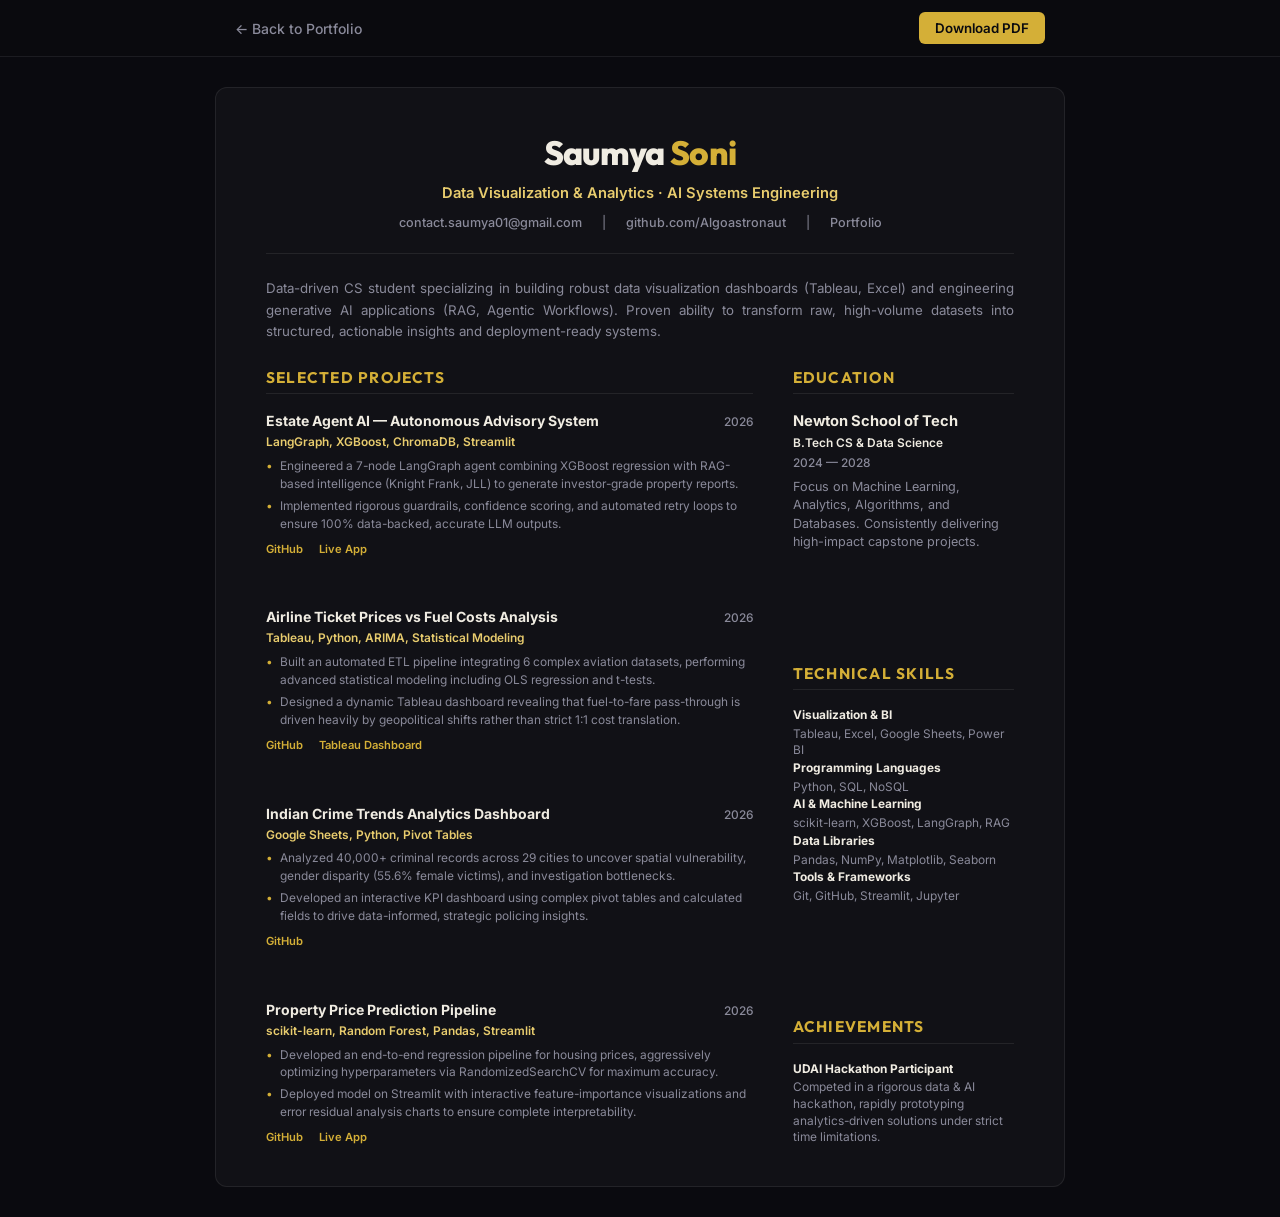
==== commit 56f28ccc: "fix: add missing project links to resume" ====
--- a/resume.html
+++ b/resume.html
@@ -152,7 +152,7 @@
       .sk-group h4 { color: #111; font-size: 9.5pt; margin-bottom: 2px; }
       .sk-group p { color: #444; font-size: 9pt; line-height: 1.35; }
       
-      .links { display: none; }
+      .links a { font-size: 8.5pt; color: #111; text-decoration: underline; margin-right: 12px; }
       
       :root { --border: #ddd; }
     }
@@ -215,7 +215,10 @@
           <li>Built an automated ETL pipeline integrating 6 complex aviation datasets, performing advanced statistical modeling including OLS regression and t-tests.</li>
           <li>Designed a dynamic Tableau dashboard revealing that fuel-to-fare pass-through is driven heavily by geopolitical shifts rather than strict 1:1 cost translation.</li>
         </ul>
-        <div class="links"><a href="https://github.com/Algoastronaut/C_G18_AirlineTicketPricesVsFuelCostsAnalysis">GitHub</a></div>
+        <div class="links">
+          <a href="https://github.com/Algoastronaut/C_G18_AirlineTicketPricesVsFuelCostsAnalysis">GitHub</a>
+          <a href="https://public.tableau.com/app/profile/syed.darain.qamar7769/viz/AirlinePricesAnalysis/ExecutiveOverview">Tableau Dashboard</a>
+        </div>
       </div>
 
       <div class="entry">
@@ -241,6 +244,10 @@
           <li>Developed an end-to-end regression pipeline for housing prices, aggressively optimizing hyperparameters via RandomizedSearchCV for maximum accuracy.</li>
           <li>Deployed model on Streamlit with interactive feature-importance visualizations and error residual analysis charts to ensure complete interpretability.</li>
         </ul>
+        <div class="links">
+          <a href="https://github.com/Algoastronaut/Property_Price_Prediction">GitHub</a>
+          <a href="https://propertypriceprediction.streamlit.app/">Live App</a>
+        </div>
       </div>
     </div>
 
